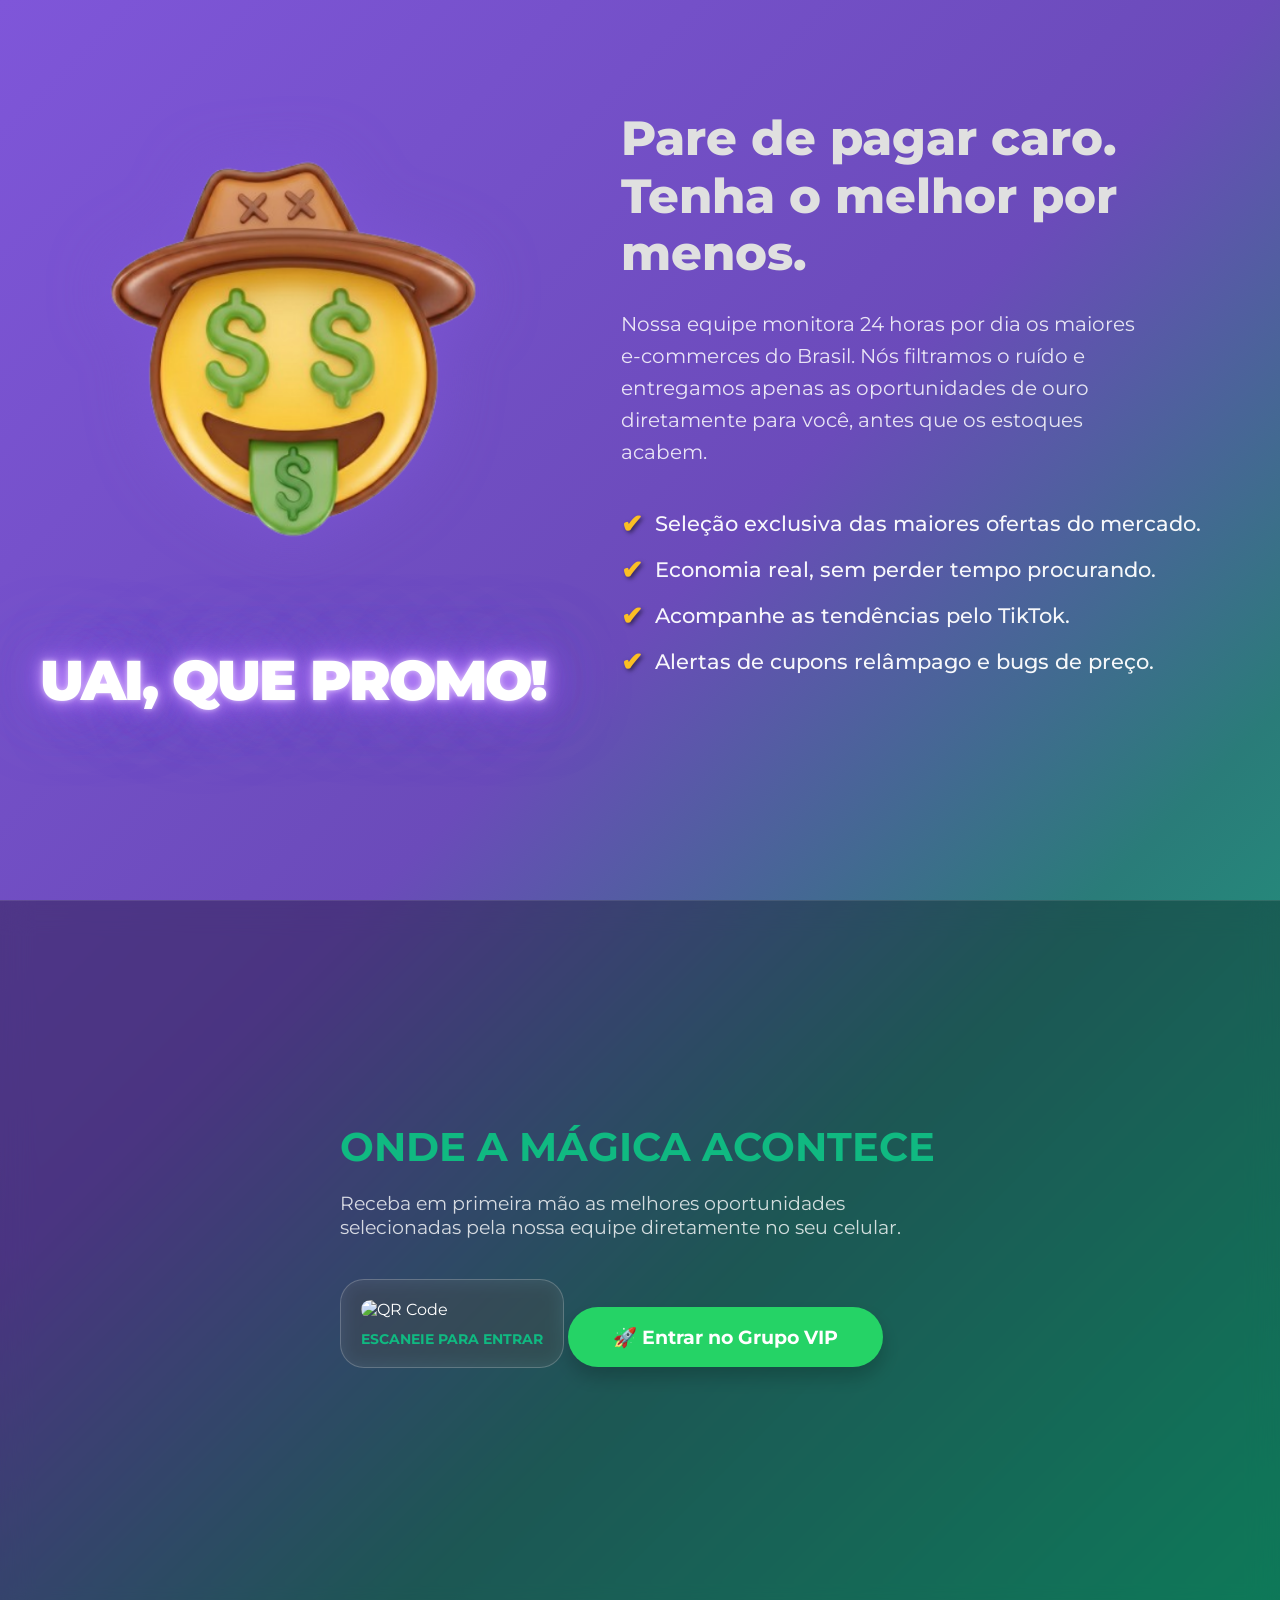
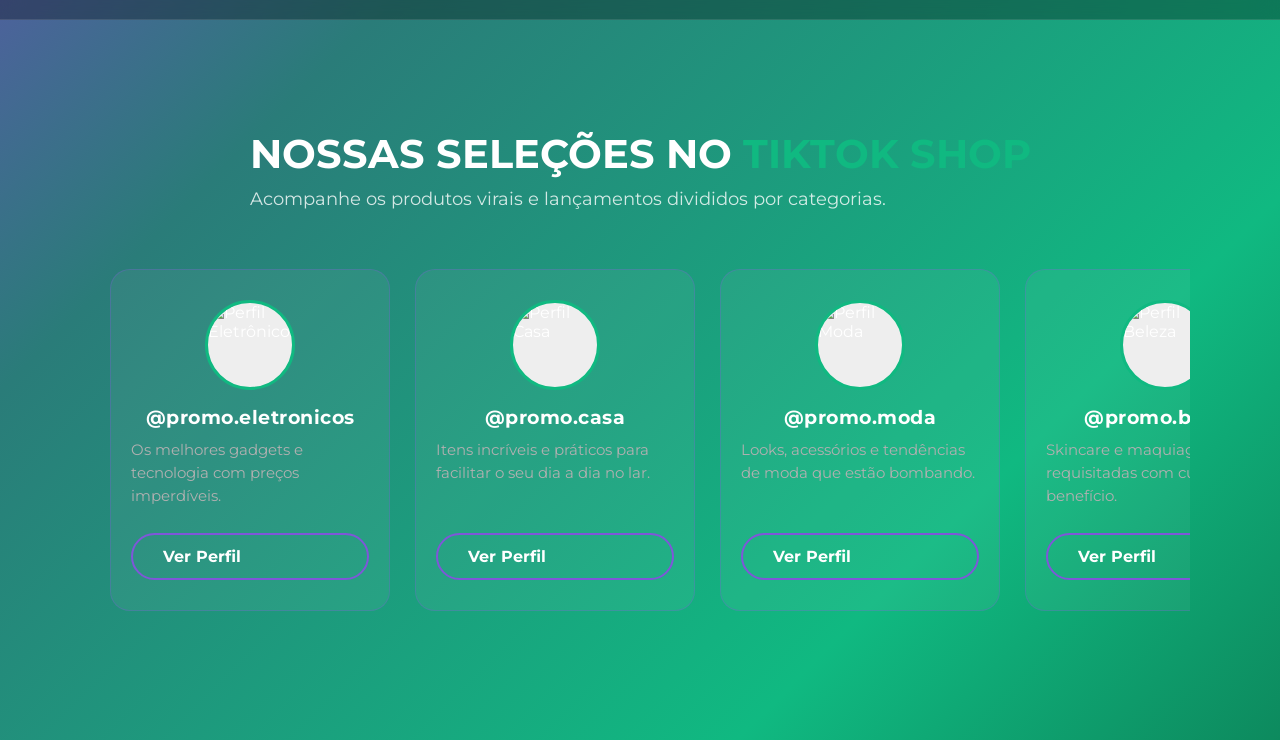
==== index.html @ 80f85823 "save" ====
<!DOCTYPE html>
<html lang="pt-br">

<head>
    <meta charset="UTF-8">
    <meta name="viewport" content="width=device-width, initial-scale=1.0">
    <title>Uai, que promo! | Oficial</title>
    <link rel="stylesheet" href="style.css">
    <link href="https://fonts.googleapis.com/css2?family=Montserrat:wght@400;700;900&display=swap" rel="stylesheet">
</head>

<body>

    <section class="section-presentation">
        <div class="presentation-container">

            <div class="logo-side">
                <img src="logo_sem_fundo.png" alt="Uai que promo logo" class="main-logo-hero">

                <h1 class="glow-title">Uai, que promo!</h1>
            </div>

            <div class="content-side">
                <h2 class="headline">Pare de pagar caro. <br> Tenha o melhor por menos.</h2>

                <p class="hero-subtext">
                    Nossa equipe monitora 24 horas por dia os maiores e-commerces do Brasil. Nós filtramos o ruído e
                    entregamos apenas as oportunidades de ouro diretamente para você, antes que os estoques acabem.
                </p>

                <div class="features-list">
                    <p><span>✔</span> Seleção exclusiva das maiores ofertas do mercado.</p>
                    <p><span>✔</span> Economia real, sem perder tempo procurando.</p>
                    <p><span>✔</span> Acompanhe as tendências pelo TikTok.</p>
                    <p><span>✔</span> Alertas de cupons relâmpago e bugs de preço.</p>
                </div>
            </div>

        </div>
    </section>


    <section class="section-group">
        <div class="group-content">
            <h2>Onde a mágica acontece</h2>
            <p>Receba em primeira mão as melhores oportunidades selecionadas pela nossa equipe diretamente no seu
                celular.</p>

            <div class="qr-container">
                <img src="qrcode-exemplo.png" alt="QR Code">
                <span>Escaneie para entrar</span>
            </div>

            <a href="#" class="btn-whatsapp">
                <span class="icon">🚀</span> Entrar no Grupo VIP
            </a>
        </div>
    </section>


    <section class="section-tiktok">
        <div class="tiktok-header">
            <h2>Nossas Seleções no <span>TikTok Shop</span></h2>
            <p>Acompanhe os produtos virais e lançamentos divididos por categorias.</p>
        </div>

        <div class="carousel-container">

            <div class="tiktok-card">
                <img src="foto-perfil-1.png" alt="Perfil Eletrônicos" class="tiktok-avatar">
                <h3>@promo.eletronicos</h3>
                <p>Os melhores gadgets e tecnologia com preços imperdíveis.</p>
                <a href="#" class="btn-tiktok">Ver Perfil</a>
            </div>

            <div class="tiktok-card">
                <img src="foto-perfil-2.png" alt="Perfil Casa" class="tiktok-avatar">
                <h3>@promo.casa</h3>
                <p>Itens incríveis e práticos para facilitar o seu dia a dia no lar.</p>
                <a href="#" class="btn-tiktok">Ver Perfil</a>
            </div>

            <div class="tiktok-card">
                <img src="foto-perfil-3.png" alt="Perfil Moda" class="tiktok-avatar">
                <h3>@promo.moda</h3>
                <p>Looks, acessórios e tendências de moda que estão bombando.</p>
                <a href="#" class="btn-tiktok">Ver Perfil</a>
            </div>

            <div class="tiktok-card">
                <img src="foto-perfil-4.png" alt="Perfil Beleza" class="tiktok-avatar">
                <h3>@promo.beleza</h3>
                <p>Skincare e maquiagens muito requisitadas com custo benefício.</p>
                <a href="#" class="btn-tiktok">Ver Perfil</a>
            </div>

        </div>
    </section>

</body>

</html>
---- style.css ----
* {
    margin: 0;
    padding: 0;
    box-sizing: border-box;
    font-family: 'Montserrat', sans-serif;
}

body {
    background: linear-gradient(
        135deg, 
        #7F56D9 0%,   
        #6B4BBA 35%,  
        #2A7C79 55%,  
        #10B981 85%,  
        #0D8A5E 100%  
    );
    animation: animateBackground 25s ease-in-out infinite;
    color: #ffffff;
    min-height: 100vh;
    overflow-x: hidden;
}

@keyframes animateBackground {
    0% { background-position: 0% 50%; }
    50% { background-position: 100% 50%; }
    100% { background-position: 0% 50%; }
}

section {
    padding: 100px 20px; 
    min-height: 80vh;
    display: flex;
    flex-direction: column;
    justify-content: center;
    align-items: center;
}

/* Remove a centralização forçada da seção de apresentação */
section.section-presentation {
    display: block; 
    padding: 0;
    min-height: 100vh;
}

h1 {
    font-size: 3rem;
    font-weight: 900;
    text-transform: uppercase;
    text-shadow: 2px 2px 4px rgba(0,0,0,0.3);
}

.main-logo {
    width: 200px;
    height: auto;
    border-radius: 50%;
    box-shadow: 0 0 30px rgba(127, 86, 217, 0.4);
    margin-bottom: 15px;
}

.brand-section {
    margin-bottom: 30px;
}

/* --- CONTAINER DE APRESENTAÇÃO --- */
.presentation-container {
    display: flex;
    align-items: flex-start; /* CRAVA O ALINHAMENTO NO TOPO */
    justify-content: flex-start; 
    gap: 5%; 
    width: 100%;
    max-width: 100%; 
    padding: 80px 5% 80px 2%; 
    margin: 0;
}

.logo-side {
    flex: 0 0 45%; 
    display: flex;
    flex-direction: column;
    align-items: center; 
}

.main-logo-hero {
    width: 550px; 
    max-width: 100%;
    height: auto;
    margin-bottom: 30px;
    filter: drop-shadow(0 0 30px rgba(127, 86, 217, 0.6));
    animation: logo-glow 3s infinite alternate;
}

@keyframes logo-glow {
    from { filter: drop-shadow(0 0 15px rgba(127, 86, 217, 0.4)); }
    to { filter: drop-shadow(0 0 40px rgba(127, 86, 217, 0.8)); }
}

.glow-title {
    font-size: 3.5rem;
    font-weight: 900;
    color: #ffffff;
    text-transform: uppercase;
    text-align: center;
    text-shadow:
        0 0 5px rgba(255, 255, 255, 0.5),
        0 0 15px #D0A2FF,
        0 0 30px #A05CFF,
        0 0 50px #7F56D9,
        0 0 80px #7F56D9;
    letter-spacing: -2px;
    white-space: nowrap;
}

.content-side {
    flex: 0 0 50%; 
    display: flex;
    flex-direction: column;
    align-items: flex-start; 
    text-align: left;
    padding-top: 0; 
    margin-top: 30px; 
}

.headline {
    font-size: 3rem;
    font-weight: 800;
    line-height: 1.2;
    margin-bottom: 25px; 
    color: #e0e0e0;
}

.hero-subtext {
    font-size: 1.25rem;
    line-height: 1.6;
    color: rgba(255, 255, 255, 0.85);
    margin-bottom: 40px; 
    max-width: 90%; 
}

.features-list {
    display: flex;
    flex-direction: column;
    gap: 15px; 
}

.features-list p {
    font-size: 1.3rem;
    display: flex;
    align-items: center;
    gap: 12px;
    color: rgba(255, 255, 255, 0.95);
    font-weight: 500;
    margin: 0;
}

.features-list p span {
    color: #FBBF24;
    font-weight: bold;
    font-size: 1.6rem;
    text-shadow: 2px 2px 4px rgba(0, 0, 0, 0.5);
}

@media (max-width: 1200px) {
    .main-logo-hero {
        width: 400px; 
    }
}

/* Ajuste Responsivo (Celular) */
@media (max-width: 1024px) {
    .presentation-container {
        flex-direction: column;
        align-items: center;
        padding: 40px 20px;
        gap: 50px;
    }
    
    .content-side {
        align-items: center;
        text-align: center;
        padding-top: 0;
    }

    .hero-subtext {
        max-width: 100%;
    }

    .features-list {
        align-items: flex-start; 
        text-align: left;
    }

    .glow-title {
        font-size: 2.8rem;
        white-space: normal;
    }
    
    .headline {
        font-size: 2.2rem;
    }
}

/* --- ESTILO DA PARTE 2 (O GRUPO) --- */
.section-group {
    /* Cor de fundo levemente mais escura e com o efeito de desfoque */
    background: rgba(0, 0, 0, 0.3); 
    backdrop-filter: blur(15px); 
    -webkit-backdrop-filter: blur(15px);
    border-top: 1px solid rgba(255, 255, 255, 0.1);
    border-bottom: 1px solid rgba(255, 255, 255, 0.1);
    width: 100%;
}

.group-content h2 {
    font-size: 2.5rem;
    margin-bottom: 20px;
    color: #10B981; /* Destaque no verde */
    text-transform: uppercase;
}

.group-content p {
    max-width: 600px;
    margin: 0 auto 40px auto;
    font-size: 1.2rem;
    color: rgba(255, 255, 255, 0.8);
}

/* Reutilizando seus estilos de QR e Botão com pequenos ajustes */
.qr-container {
    background: rgba(255, 255, 255, 0.1);
    padding: 20px;
    border-radius: 24px;
    border: 1px solid rgba(255, 255, 255, 0.2);
    display: inline-block;
    margin-bottom: 30px;
}

.btn-whatsapp {
    display: inline-block;
    background-color: #25D366;
    color: white;
    padding: 20px 50px;
    border-radius: 50px;
    text-decoration: none;
    font-weight: bold;
    font-size: 1.3rem;
    transition: all 0.3s ease;
    box-shadow: 0 10px 30px rgba(37, 211, 102, 0.2);
}



/* Descrição mais elegante e limpa */
.description {
    font-size: 1.3rem;
    line-height: 1.7;
    color: rgba(255, 255, 255, 0.9);
    max-width: 800px;
    margin: 0 auto 50px auto;
    font-weight: 400;
}

/* Destaque sutil para o TikTok Shop */
.description strong {
    color: #10B981;
    font-weight: 700;
    text-transform: uppercase;
    letter-spacing: 1px;
}

.intro-section {
    max-width: 850px; /* Aumentei um pouco para o texto fluir melhor */
    margin: 0 auto 50px auto;
}

.intro-section p {
    font-size: 1.35rem; /* Texto levemente maior para facilitar a leitura */
    line-height: 1.6;
    color: rgba(255, 255, 255, 0.85);
}

/* Destaque para o TikTok Shop e Promoções */
.intro-section strong {
    color: #10B981; /* O verde da sua logo */
    border-bottom: 2px solid #7F56D9; /* Um detalhe roxo embaixo para dar estilo */
}
.action-section {
    display: flex;
    flex-direction: column;
    align-items: center;
    gap: 25px;
}

.qr-container {
    background: rgba(255, 255, 255, 0.1);
    backdrop-filter: blur(10px); /* Efeito de vidro esfumaçado */
    padding: 20px;
    border-radius: 24px;
    border: 1px solid rgba(255, 255, 255, 0.2);
}

.qr-container img {
    width: 150px;
    border-radius: 12px;
}

.qr-container span {
    display: block;
    font-size: 0.85rem;
    margin-top: 12px;
    color: #10B981;
    font-weight: bold;
    text-transform: uppercase;
}

.btn-whatsapp {
    background-color: #25D366;
    color: white;
    padding: 18px 45px;
    border-radius: 50px;
    text-decoration: none;
    font-weight: bold;
    font-size: 1.2rem;
    transition: all 0.3s ease;
    box-shadow: 0 10px 20px rgba(0, 0, 0, 0.2);
}

.btn-whatsapp:hover {
    transform: translateY(-3px);
    box-shadow: 0 15px 25px rgba(37, 211, 102, 0.4);
    filter: brightness(1.1);
}










/* --- ESTILO DA PARTE 3 (TIKTOK CARROSSEL) --- */
.section-tiktok {
    width: 100%;
    /* O fundo volta a ser transparente, herdando o gradiente principal do body */
    background: transparent;
}

.tiktok-header {
    margin-bottom: 40px;
}

.tiktok-header h2 {
    font-size: 2.5rem;
    color: #ffffff;
    text-transform: uppercase;
}

.tiktok-header h2 span {
    color: #10B981; /* Destaque no verde da marca */
}

.tiktok-header p {
    color: rgba(255, 255, 255, 0.8);
    font-size: 1.1rem;
    margin-top: 10px;
}

/* Container que faz a rolagem lateral (Carrossel) */
.carousel-container {
    display: flex;
    gap: 25px;
    overflow-x: auto;
    padding: 20px;
    max-width: 1100px;
    margin: 0 auto;
    /* Faz os cards travarem no centro ao rolar no celular */
    scroll-snap-type: x mandatory; 
    
    /* Esconde a barra de rolagem visualmente, mas mantém o scroll funcionando */
    -ms-overflow-style: none;
    scrollbar-width: none;
}

.carousel-container::-webkit-scrollbar {
    display: none;
}

/* O visual de cada caixa do TikTok */
.tiktok-card {
    flex: 0 0 280px; /* Largura fixa de cada card para forçar o carrossel */
    background: rgba(255, 255, 255, 0.05);
    border: 1px solid rgba(127, 86, 217, 0.3); /* Borda roxa sutil */
    border-radius: 20px;
    padding: 30px 20px;
    display: flex;
    flex-direction: column;
    align-items: center;
    scroll-snap-align: center; /* Ponto de parada no scroll */
    transition: transform 0.3s ease, border-color 0.3s ease;
}

.tiktok-card:hover {
    transform: translateY(-10px); /* Dá um pulinho ao passar o mouse */
    border-color: #7F56D9; /* Acende a borda */
    background: rgba(255, 255, 255, 0.08);
}

.tiktok-avatar {
    width: 90px;
    height: 90px;
    border-radius: 50%;
    border: 3px solid #10B981; /* Círculo verde em volta da foto */
    margin-bottom: 15px;
    object-fit: cover;
    background-color: #eee; /* Fundo temporário enquanto não tem imagem */
}

.tiktok-card h3 {
    color: #ffffff;
    font-size: 1.2rem;
    margin-bottom: 10px;
    letter-spacing: 0.5px;
}

.tiktok-card p {
    color: #b0b0b0;
    font-size: 0.95rem;
    margin-bottom: 25px;
    line-height: 1.5;
    flex-grow: 1; /* Empurra o botão para baixo para alinhas as caixas */
}

/* Botão específico das contas do TikTok */
.btn-tiktok {
    background-color: transparent;
    color: #ffffff;
    border: 2px solid #7F56D9; /* Roxo da marca */
    padding: 12px 30px;
    border-radius: 50px;
    text-decoration: none;
    font-weight: bold;
    transition: all 0.3s ease;
    width: 100%;
}

.btn-tiktok:hover {
    background-color: #7F56D9;
    box-shadow: 0 5px 15px rgba(127, 86, 217, 0.4);
}
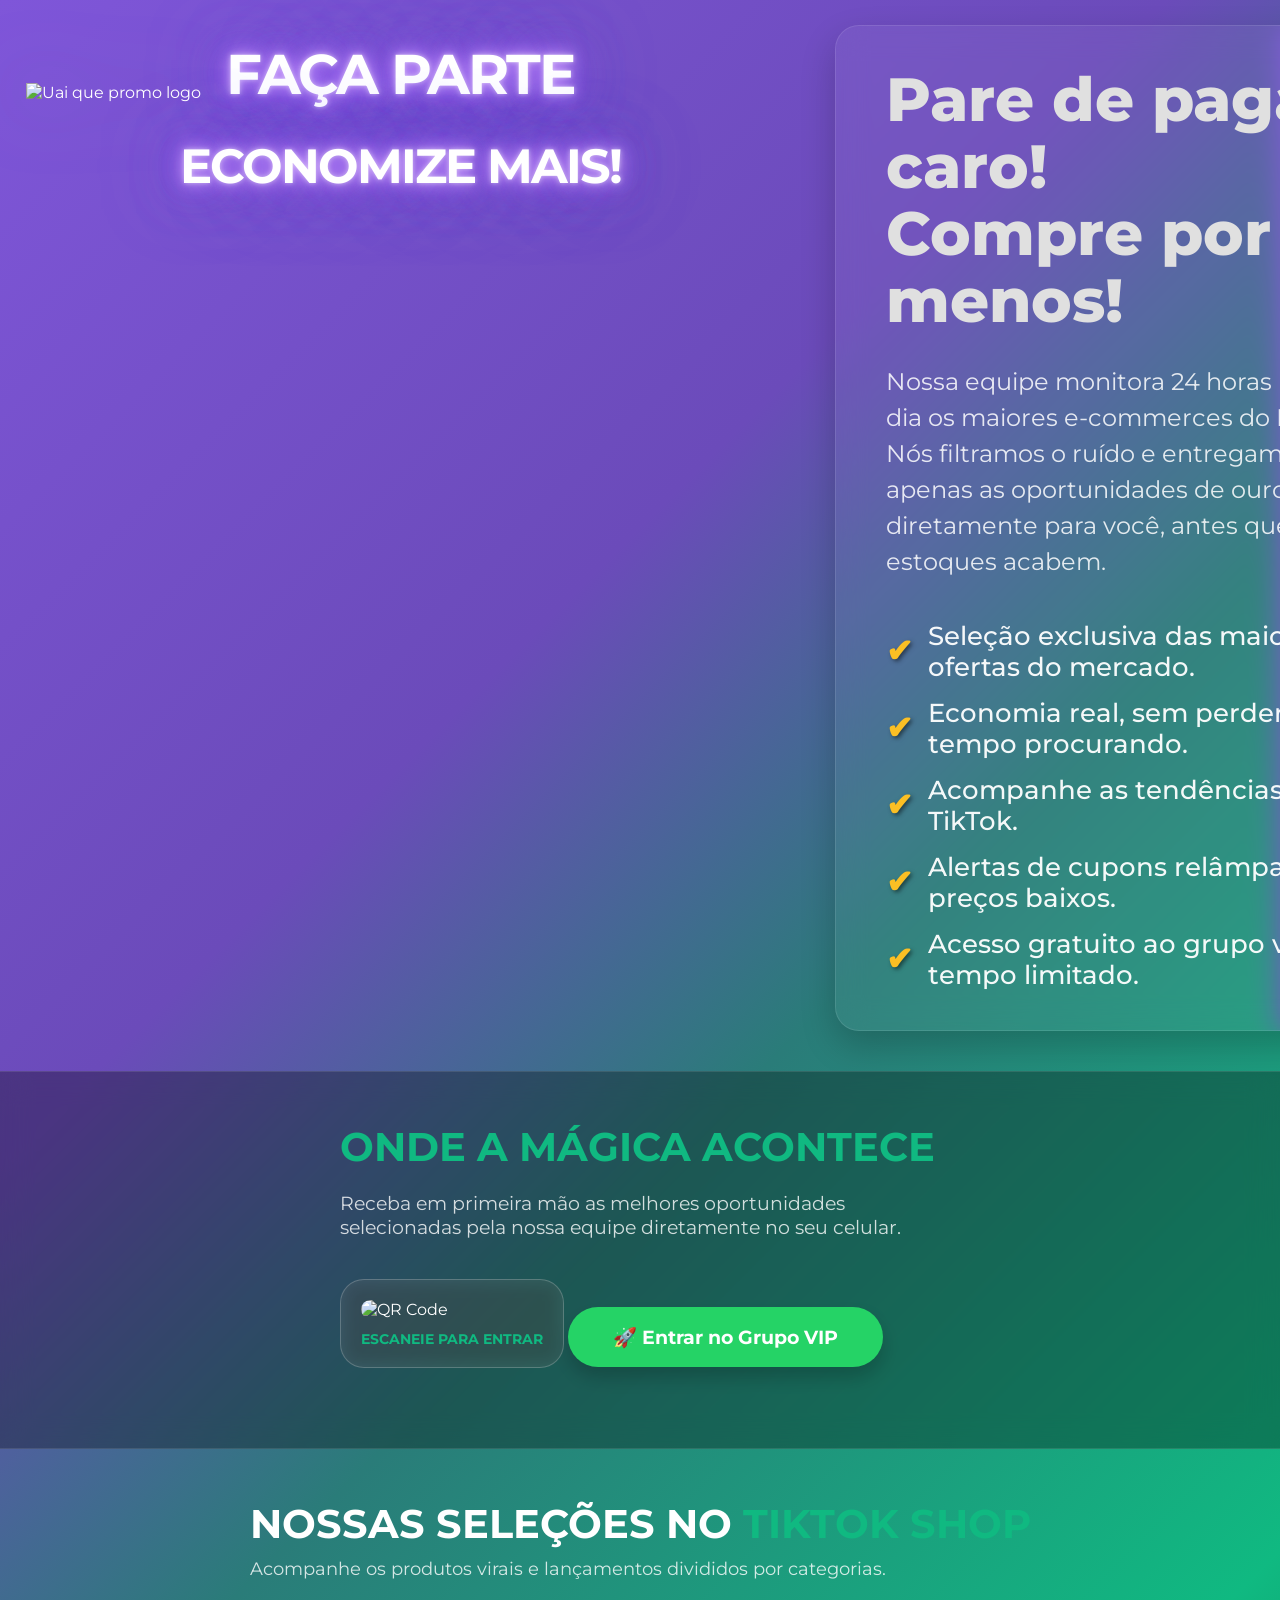
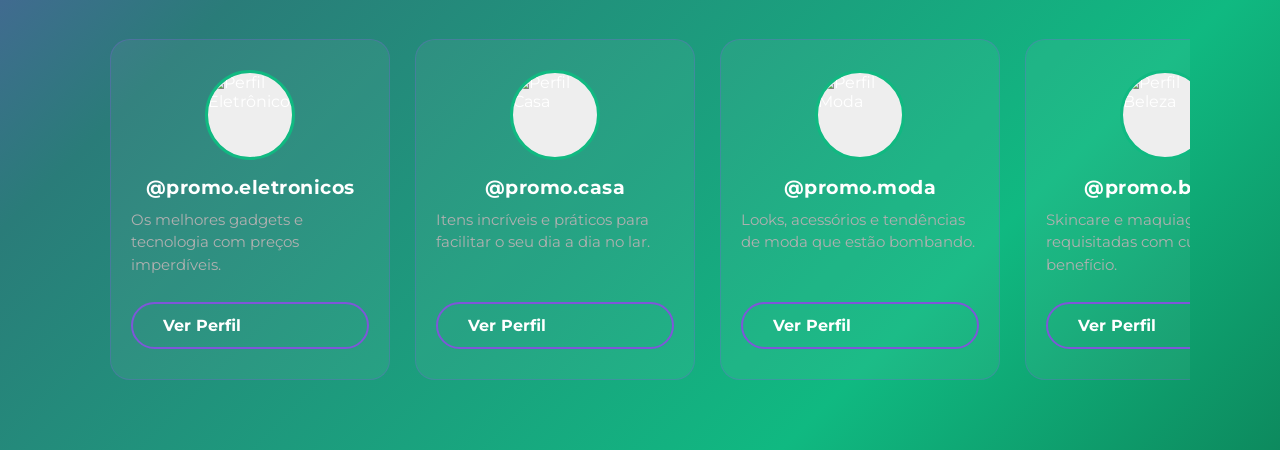
==== commit c2ff8628: "Ajustes e finalização da primeira parte do layout" ====
--- a/index.html
+++ b/index.html
@@ -4,24 +4,29 @@
 <head>
     <meta charset="UTF-8">
     <meta name="viewport" content="width=device-width, initial-scale=1.0">
-    <title>Uai, que promo! | Oficial</title>
+    <title>Uai, que promo!</title>
     <link rel="stylesheet" href="style.css">
     <link href="https://fonts.googleapis.com/css2?family=Montserrat:wght@400;700;900&display=swap" rel="stylesheet">
 </head>
 
 <body>
 
+
     <section class="section-presentation">
         <div class="presentation-container">
 
             <div class="logo-side">
-                <img src="logo_sem_fundo.png" alt="Uai que promo logo" class="main-logo-hero">
+                <h1 class="glow-title">FAÇA PARTE </h1>
 
-                <h1 class="glow-title">Uai, que promo!</h1>
+                <img src="./img/img_principal.png" alt="Uai que promo logo" class="main-logo-hero">
+
+                <h1 class="glow-title-sub">ECONOMIZE MAIS!</h1>
+
+
             </div>
 
             <div class="content-side">
-                <h2 class="headline">Pare de pagar caro. <br> Tenha o melhor por menos.</h2>
+                <h2 class="headline">Pare de pagar caro! <br> Compre por menos! </h2>
 
                 <p class="hero-subtext">
                     Nossa equipe monitora 24 horas por dia os maiores e-commerces do Brasil. Nós filtramos o ruído e
@@ -32,9 +37,24 @@
                     <p><span>✔</span> Seleção exclusiva das maiores ofertas do mercado.</p>
                     <p><span>✔</span> Economia real, sem perder tempo procurando.</p>
                     <p><span>✔</span> Acompanhe as tendências pelo TikTok.</p>
-                    <p><span>✔</span> Alertas de cupons relâmpago e bugs de preço.</p>
+                    <p><span>✔</span> Alertas de cupons relâmpago e preços baixos.</p>
+                    <p><span>✔</span>Acesso gratuito ao grupo vip por tempo limitado.</p>
                 </div>
             </div>
+
+            <!-- <section class="section-presentation">
+                <div class="presentation-container">
+
+                    <div class="logo-side">
+                    </div>
+
+                    <div class="content-side">
+                    </div>
+
+                    <img src="logo.png" alt="Logo Uai Que Promo" class="top-right-logo">
+
+                </div>
+            </section> -->
 
         </div>
     </section>
@@ -51,7 +71,7 @@
                 <span>Escaneie para entrar</span>
             </div>
 
-            <a href="#" class="btn-whatsapp">
+            <a href="https://chat.whatsapp.com/HLW0BAzYPTr9mti3w6oRB9" class="btn-whatsapp">
                 <span class="icon">🚀</span> Entrar no Grupo VIP
             </a>
         </div>
--- a/style.css
+++ b/style.css
@@ -27,19 +27,20 @@
 }
 
 section {
-    padding: 100px 20px; 
-    min-height: 80vh;
+    padding: 50px 20px; 
+    min-height: auto; /* Removemos a altura forçada para não gerar buracos */
     display: flex;
     flex-direction: column;
     justify-content: center;
     align-items: center;
 }
 
-/* Remove a centralização forçada da seção de apresentação */
+/* Removemos o 100vh para a apresentação abraçar o conteúdo */
 section.section-presentation {
     display: block; 
     padding: 0;
-    min-height: 100vh;
+    min-height: auto; 
+    padding-bottom: 20px; /* Quase sem margem embaixo para grudar com o Grupo */
 }
 
 h1 {
@@ -64,13 +65,25 @@
 /* --- CONTAINER DE APRESENTAÇÃO --- */
 .presentation-container {
     display: flex;
-    align-items: flex-start; /* CRAVA O ALINHAMENTO NO TOPO */
+    align-items: flex-start;
     justify-content: flex-start; 
     gap: 5%; 
     width: 100%;
     max-width: 100%; 
-    padding: 80px 5% 80px 2%; 
+    /* O primeiro valor é o topo. Reduzimos de 60px para 15px */
+    padding: 15px 5% 20px 2%; 
     margin: 0;
+
+    position: relative;
+}
+
+.top-right-logo {
+    position: absolute;
+    top: 40px;   /* Distância do topo - Ajuste se quiser mais para cima ou para baixo */
+    right: 40px; /* Distância da direita - Ajuste se quiser mais para o lado */
+    width: 120px; /* Tamanho da logo - Ajuste conforme a necessidade do seu quadrado vermelho */
+    height: auto;
+    z-index: 10; /* Garante que ela fique por cima de tudo */
 }
 
 .logo-side {
@@ -81,11 +94,11 @@
 }
 
 .main-logo-hero {
-    width: 550px; 
+    width: 750px; /* AUMENTADO de 550px para 650px */
     max-width: 100%;
     height: auto;
-    margin-bottom: 30px;
-    filter: drop-shadow(0 0 30px rgba(127, 86, 217, 0.6));
+    margin-bottom: 10px; /* Menos margem embaixo para o título subir um pouco */
+    filter: drop-shadow(0 0 35px rgba(127, 86, 217, 0.6));
     animation: logo-glow 3s infinite alternate;
 }
 
@@ -95,8 +108,11 @@
 }
 
 .glow-title {
-    font-size: 3.5rem;
-    font-weight: 900;
+    /* padding-bottom: -50px; */
+    margin-top: 25px;
+    margin-bottom: -25px; 
+    font-size: 3.5rem; /* AUMENTADO de 3.5rem para 4.5rem */
+    font-weight: 700;
     color: #ffffff;
     text-transform: uppercase;
     text-align: center;
@@ -110,30 +126,65 @@
     white-space: nowrap;
 }
 
+.glow-title-sub{
+    margin-bottom: 0px;
+    margin-top: 25px;
+    font-size: 3.0rem; /* AUMENTADO de 3.5rem para 4.5rem */
+    font-weight: 700;
+    color: #ffffff;
+    text-transform: uppercase;
+    text-align: center;
+    text-shadow:
+        0 0 5px rgba(255, 255, 255, 0.5),
+        0 0 15px #D0A2FF,
+        0 0 30px #A05CFF,
+        0 0 50px #7F56D9,
+        0 0 80px #7F56D9;
+    letter-spacing: -2px;
+    white-space: nowrap; 
+}
+
+
 .content-side {
     flex: 0 0 50%; 
     display: flex;
     flex-direction: column;
     align-items: flex-start; 
     text-align: left;
-    padding-top: 0; 
-    margin-top: 30px; 
+    
+    /* --- EFEITO GLASSMORPHISM (Cartão de Vidro) --- */
+    background: rgba(255, 255, 255, 0.05); /* Fundo branco bem transparente */
+    backdrop-filter: blur(15px); /* O efeito embaçado */
+    -webkit-backdrop-filter: blur(15px); /* Suporte para navegadores Safari */
+    
+    /* Acabamentos do cartão */
+    border: 1px solid rgba(255, 255, 255, 0.1); /* Linha de brilho sutil nas bordas */
+    border-radius: 24px; /* Cantos arredondados */
+    box-shadow: 0 15px 35px rgba(0, 0, 0, 0.2); /* Sombra suave para descolar do fundo */
+    
+    /* Espaçamento interno (MUITO IMPORTANTE para não grudar o texto) */
+    padding: 40px 50px; 
+    margin-top: 10px; 
 }
 
 .headline {
-    font-size: 3rem;
+    font-size: 3.8rem; /* AUMENTADO de 3rem para 3.8rem */
     font-weight: 800;
-    line-height: 1.2;
-    margin-bottom: 25px; 
+    line-height: 1.1;
+    margin-bottom: 30px; 
     color: #e0e0e0;
 }
 
+.headline{
+
+}
+
 .hero-subtext {
-    font-size: 1.25rem;
-    line-height: 1.6;
+    font-size: 1.5rem; /* AUMENTADO de 1.25rem para 1.5rem */
+    line-height: 1.5;
     color: rgba(255, 255, 255, 0.85);
     margin-bottom: 40px; 
-    max-width: 90%; 
+    max-width: 95%; /* Espaço extra para o texto maior não quebrar feio */
 }
 
 .features-list {
@@ -143,19 +194,19 @@
 }
 
 .features-list p {
-    font-size: 1.3rem;
+    font-size: 1.6rem; /* AUMENTADO de 1.3rem para 1.6rem */
     display: flex;
     align-items: center;
-    gap: 12px;
+    gap: 15px; /* Aumentei o gap para afastar o check do texto maior */
     color: rgba(255, 255, 255, 0.95);
     font-weight: 500;
     margin: 0;
 }
 
 .features-list p span {
+    font-size: 2rem; /* Checkmark AUMENTADO de 1.6rem para 2rem */
     color: #FBBF24;
     font-weight: bold;
-    font-size: 1.6rem;
     text-shadow: 2px 2px 4px rgba(0, 0, 0, 0.5);
 }
 
@@ -165,7 +216,7 @@
     }
 }
 
-/* Ajuste Responsivo (Celular) */
+
 @media (max-width: 1024px) {
     .presentation-container {
         flex-direction: column;
@@ -175,9 +226,8 @@
     }
     
     .content-side {
-        align-items: center;
-        text-align: center;
-        padding-top: 0;
+        padding: 30px 20px; /* Reduz o espaçamento interno em telas pequenas */
+        width: 100%;
     }
 
     .hero-subtext {
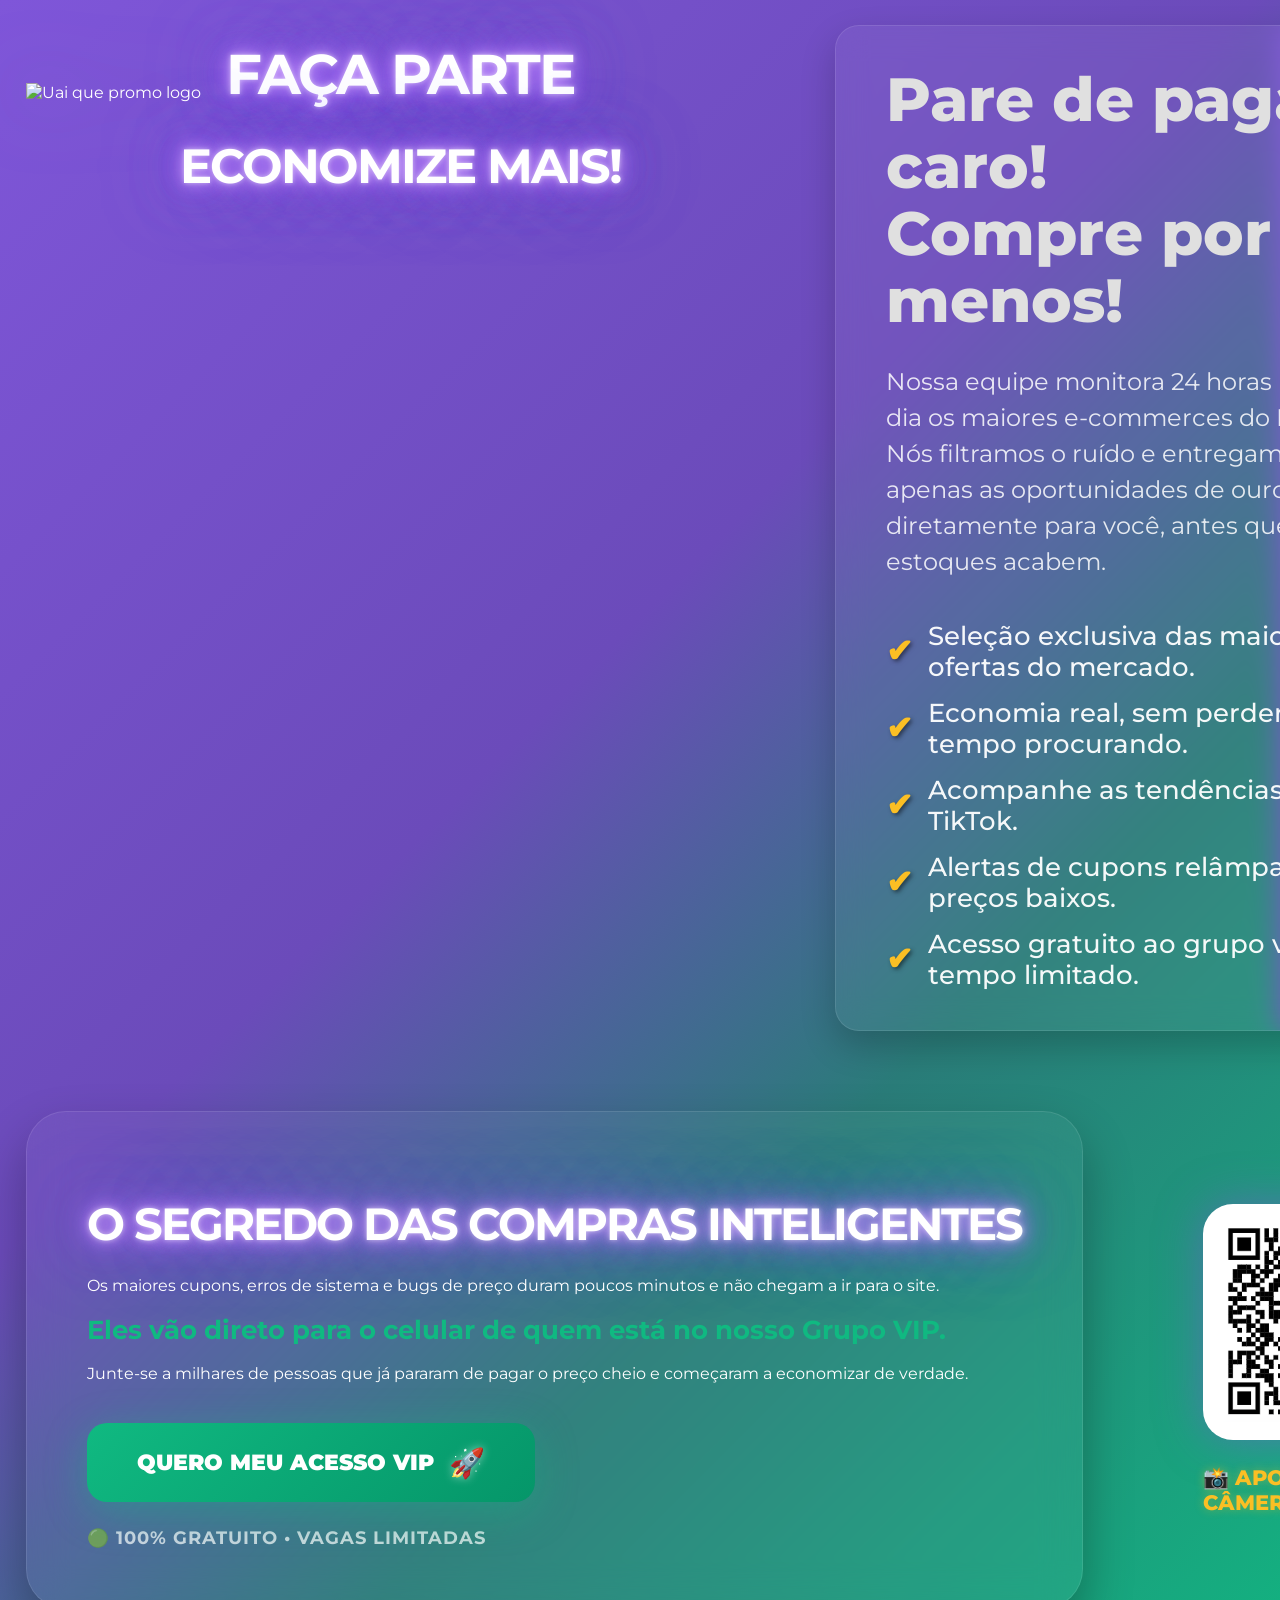
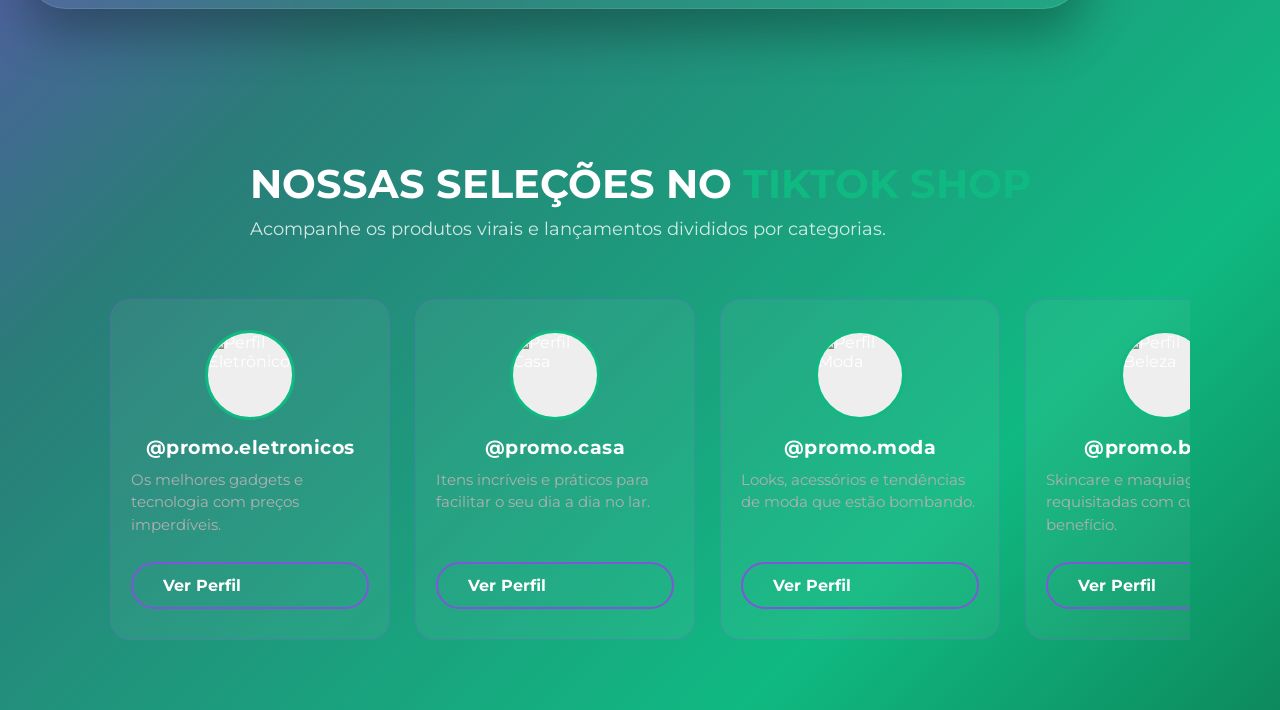
==== commit 511af239: "Qr incluido" ====
--- a/index.html
+++ b/index.html
@@ -42,38 +42,44 @@
                 </div>
             </div>
 
-            <!-- <section class="section-presentation">
-                <div class="presentation-container">
-
-                    <div class="logo-side">
-                    </div>
-
-                    <div class="content-side">
-                    </div>
-
-                    <img src="logo.png" alt="Logo Uai Que Promo" class="top-right-logo">
-
-                </div>
-            </section> -->
-
         </div>
     </section>
 
 
     <section class="section-group">
-        <div class="group-content">
-            <h2>Onde a mágica acontece</h2>
-            <p>Receba em primeira mão as melhores oportunidades selecionadas pela nossa equipe diretamente no seu
-                celular.</p>
+        <div class="group-layout-wrapper">
 
-            <div class="qr-container">
-                <img src="qrcode-exemplo.png" alt="QR Code">
-                <span>Escaneie para entrar</span>
+            <div class="group-info-card">
+                <h2 class="glow-title-sub" style="font-size: 2.8rem; text-align: left; margin-bottom: 25px;">
+                    O SEGREDO DAS COMPRAS INTELIGENTES
+                </h2>
+
+                <p class="group-description" style="text-align: left; max-width: 100%; margin-bottom: 40px;">
+                    Os maiores cupons, erros de sistema e bugs de preço duram poucos minutos e não chegam a ir para o
+                    site.
+                    <br><br>
+                    <strong style="color: #10B981; font-size: 1.6rem;">Eles vão direto para o celular de quem está no
+                        nosso Grupo VIP.</strong>
+                    <br><br>
+                    Junte-se a milhares de pessoas que já pararam de pagar o preço cheio e começaram a economizar de
+                    verdade.
+                </p>
+
+                <a href="https://chat.whatsapp.com/HLW0BAzYPTr9mti3w6oRB9" class="btn-vip-modern">
+                    <span>QUERO MEU ACESSO VIP</span>
+                    <span class="btn-icon">🚀</span>
+                </a>
+
+                <p class="urgency-label">🟢 100% GRATUITO • VAGAS LIMITADAS</p>
             </div>
 
-            <a href="https://chat.whatsapp.com/HLW0BAzYPTr9mti3w6oRB9" class="btn-whatsapp">
-                <span class="icon">🚀</span> Entrar no Grupo VIP
-            </a>
+            <div class="qr-aside">
+                <div class="qr-floating-frame">
+                    <img src="./img/qrcode-exemplo.png" alt="Acesso VIP">
+                </div>
+                <span class="qr-instruction">📸 APONTE A CÂMERA</span>
+            </div>
+
         </div>
     </section>
 
--- a/style.css
+++ b/style.css
@@ -28,19 +28,18 @@
 
 section {
     padding: 50px 20px; 
-    min-height: auto; /* Removemos a altura forçada para não gerar buracos */
+    min-height: auto;
     display: flex;
     flex-direction: column;
     justify-content: center;
     align-items: center;
 }
 
-/* Removemos o 100vh para a apresentação abraçar o conteúdo */
 section.section-presentation {
     display: block; 
     padding: 0;
     min-height: auto; 
-    padding-bottom: 20px; /* Quase sem margem embaixo para grudar com o Grupo */
+    padding-bottom: 20px; 
 }
 
 h1 {
@@ -62,7 +61,6 @@
     margin-bottom: 30px;
 }
 
-/* --- CONTAINER DE APRESENTAÇÃO --- */
 .presentation-container {
     display: flex;
     align-items: flex-start;
@@ -70,7 +68,6 @@
     gap: 5%; 
     width: 100%;
     max-width: 100%; 
-    /* O primeiro valor é o topo. Reduzimos de 60px para 15px */
     padding: 15px 5% 20px 2%; 
     margin: 0;
 
@@ -79,11 +76,11 @@
 
 .top-right-logo {
     position: absolute;
-    top: 40px;   /* Distância do topo - Ajuste se quiser mais para cima ou para baixo */
-    right: 40px; /* Distância da direita - Ajuste se quiser mais para o lado */
-    width: 120px; /* Tamanho da logo - Ajuste conforme a necessidade do seu quadrado vermelho */
+    top: 40px;   
+    right: 40px; 
+    width: 120px;
     height: auto;
-    z-index: 10; /* Garante que ela fique por cima de tudo */
+    z-index: 10; 
 }
 
 .logo-side {
@@ -94,10 +91,10 @@
 }
 
 .main-logo-hero {
-    width: 750px; /* AUMENTADO de 550px para 650px */
+    width: 750px;
     max-width: 100%;
     height: auto;
-    margin-bottom: 10px; /* Menos margem embaixo para o título subir um pouco */
+    margin-bottom: 10px; 
     filter: drop-shadow(0 0 35px rgba(127, 86, 217, 0.6));
     animation: logo-glow 3s infinite alternate;
 }
@@ -108,10 +105,9 @@
 }
 
 .glow-title {
-    /* padding-bottom: -50px; */
     margin-top: 25px;
     margin-bottom: -25px; 
-    font-size: 3.5rem; /* AUMENTADO de 3.5rem para 4.5rem */
+    font-size: 3.5rem; 
     font-weight: 700;
     color: #ffffff;
     text-transform: uppercase;
@@ -129,7 +125,7 @@
 .glow-title-sub{
     margin-bottom: 0px;
     margin-top: 25px;
-    font-size: 3.0rem; /* AUMENTADO de 3.5rem para 4.5rem */
+    font-size: 3.0rem; 
     font-weight: 700;
     color: #ffffff;
     text-transform: uppercase;
@@ -144,47 +140,36 @@
     white-space: nowrap; 
 }
 
-
 .content-side {
     flex: 0 0 50%; 
     display: flex;
     flex-direction: column;
     align-items: flex-start; 
     text-align: left;
-    
-    /* --- EFEITO GLASSMORPHISM (Cartão de Vidro) --- */
-    background: rgba(255, 255, 255, 0.05); /* Fundo branco bem transparente */
-    backdrop-filter: blur(15px); /* O efeito embaçado */
-    -webkit-backdrop-filter: blur(15px); /* Suporte para navegadores Safari */
-    
-    /* Acabamentos do cartão */
-    border: 1px solid rgba(255, 255, 255, 0.1); /* Linha de brilho sutil nas bordas */
-    border-radius: 24px; /* Cantos arredondados */
-    box-shadow: 0 15px 35px rgba(0, 0, 0, 0.2); /* Sombra suave para descolar do fundo */
-    
-    /* Espaçamento interno (MUITO IMPORTANTE para não grudar o texto) */
+    background: rgba(255, 255, 255, 0.05); 
+    backdrop-filter: blur(15px); 
+    -webkit-backdrop-filter: blur(15px); 
+    border: 1px solid rgba(255, 255, 255, 0.1);
+    border-radius: 24px; 
+    box-shadow: 0 15px 35px rgba(0, 0, 0, 0.2);
     padding: 40px 50px; 
     margin-top: 10px; 
 }
 
 .headline {
-    font-size: 3.8rem; /* AUMENTADO de 3rem para 3.8rem */
+    font-size: 3.8rem; 
     font-weight: 800;
     line-height: 1.1;
     margin-bottom: 30px; 
     color: #e0e0e0;
 }
 
-.headline{
-
-}
-
 .hero-subtext {
-    font-size: 1.5rem; /* AUMENTADO de 1.25rem para 1.5rem */
+    font-size: 1.5rem; 
     line-height: 1.5;
     color: rgba(255, 255, 255, 0.85);
     margin-bottom: 40px; 
-    max-width: 95%; /* Espaço extra para o texto maior não quebrar feio */
+    max-width: 95%; 
 }
 
 .features-list {
@@ -194,17 +179,17 @@
 }
 
 .features-list p {
-    font-size: 1.6rem; /* AUMENTADO de 1.3rem para 1.6rem */
-    display: flex;
-    align-items: center;
-    gap: 15px; /* Aumentei o gap para afastar o check do texto maior */
+    font-size: 1.6rem; 
+    display: flex;
+    align-items: center;
+    gap: 15px; 
     color: rgba(255, 255, 255, 0.95);
     font-weight: 500;
     margin: 0;
 }
 
 .features-list p span {
-    font-size: 2rem; /* Checkmark AUMENTADO de 1.6rem para 2rem */
+    font-size: 2rem; 
     color: #FBBF24;
     font-weight: bold;
     text-shadow: 2px 2px 4px rgba(0, 0, 0, 0.5);
@@ -224,162 +209,151 @@
         padding: 40px 20px;
         gap: 50px;
     }
-    
     .content-side {
-        padding: 30px 20px; /* Reduz o espaçamento interno em telas pequenas */
+        padding: 30px 20px; 
         width: 100%;
     }
-
     .hero-subtext {
         max-width: 100%;
     }
-
     .features-list {
         align-items: flex-start; 
         text-align: left;
     }
-
     .glow-title {
         font-size: 2.8rem;
         white-space: normal;
     }
-    
     .headline {
         font-size: 2.2rem;
     }
 }
 
+
+
+
+
 /* --- ESTILO DA PARTE 2 (O GRUPO) --- */
 .section-group {
-    /* Cor de fundo levemente mais escura e com o efeito de desfoque */
-    background: rgba(0, 0, 0, 0.3); 
-    backdrop-filter: blur(15px); 
-    -webkit-backdrop-filter: blur(15px);
-    border-top: 1px solid rgba(255, 255, 255, 0.1);
-    border-bottom: 1px solid rgba(255, 255, 255, 0.1);
     width: 100%;
-}
-
-.group-content h2 {
-    font-size: 2.5rem;
-    margin-bottom: 20px;
-    color: #10B981; /* Destaque no verde */
-    text-transform: uppercase;
-}
-
-.group-content p {
-    max-width: 600px;
-    margin: 0 auto 40px auto;
-    font-size: 1.2rem;
-    color: rgba(255, 255, 255, 0.8);
-}
-
-/* Reutilizando seus estilos de QR e Botão com pequenos ajustes */
-.qr-container {
-    background: rgba(255, 255, 255, 0.1);
-    padding: 20px;
-    border-radius: 24px;
-    border: 1px solid rgba(255, 255, 255, 0.2);
-    display: inline-block;
-    margin-bottom: 30px;
-}
-
-.btn-whatsapp {
-    display: inline-block;
-    background-color: #25D366;
-    color: white;
-    padding: 20px 50px;
-    border-radius: 50px;
+    padding: 40px 2% 100px 2%; /* Encostado nas laterais e próximo do conteúdo superior */
+    display: flex;
+    justify-content: flex-start;
+}
+
+.group-layout-wrapper {
+    display: flex;
+    align-items: center;
+    justify-content: flex-start; /* Força o alinhamento para a esquerda */
+    gap: 120px; /* Espaço generoso entre o bloco e o QR Code */
+    width: 100%;
+}
+
+/* Bloco de Informações (Esquerda) */
+.group-info-card {
+    flex: 0 0 60%; /* Trava o bloco em 60% da largura da tela */
+    background: rgba(255, 255, 255, 0.04);
+    backdrop-filter: blur(20px);
+    -webkit-backdrop-filter: blur(20px);
+    border: 1px solid rgba(255, 255, 255, 0.1);
+    border-radius: 40px;
+    padding: 60px;
+    box-shadow: 0 25px 50px rgba(0, 0, 0, 0.3);
+    text-align: left;
+}
+
+/* --- BOTÃO VIP MODERNO --- */
+.btn-vip-modern {
+    position: relative;
+    display: inline-flex;
+    align-items: center;
+    gap: 15px;
+    padding: 22px 50px;
+    /* Gradiente que usa as cores da sua identidade */
+    background: linear-gradient(135deg, #10B981 0%, #059669 100%);
+    color: #ffffff;
     text-decoration: none;
-    font-weight: bold;
+    font-size: 1.4rem;
+    font-weight: 900;
+    border-radius: 20px;
+    text-transform: uppercase;
+    transition: all 0.4s cubic-bezier(0.175, 0.885, 0.32, 1.275);
+    box-shadow: 0 10px 40px rgba(16, 185, 129, 0.4);
+}
+
+.btn-vip-modern:hover {
+    transform: translateY(-8px) scale(1.02);
+    /* No hover, o botão ganha o brilho roxo da marca */
+    box-shadow: 0 20px 60px rgba(16, 185, 129, 0.6);
+    background: linear-gradient(135deg, #10B981 0%, #7F56D9 100%);
+}
+
+.btn-icon {
+    font-size: 1.8rem;
+    filter: drop-shadow(0 0 5px rgba(255,255,255,0.5));
+}
+
+.urgency-label {
+    margin-top: 25px;
+    font-size: 1.1rem;
+    font-weight: 700;
+    color: rgba(255, 255, 255, 0.7);
+    letter-spacing: 1px;
+}
+
+/* --- QR CODE (DIREITA E ISOLADO) --- */
+.qr-aside {
+    flex: 0 1 auto;
+    display: flex;
+    flex-direction: column;
+    align-items: center;
+    gap: 25px;
+}
+
+.qr-floating-frame {
+    background: #ffffff;
+    padding: 18px;
+    border-radius: 30px;
+    box-shadow: 0 0 45px rgba(127, 86, 217, 0.5); /* Brilho roxo pulsante */
+    transition: transform 0.5s ease;
+}
+
+.qr-floating-frame:hover {
+    transform: rotate(-3deg) scale(1.1);
+}
+
+.qr-floating-frame img {
+    width: 200px; /* QR Code maior para facilitar o scan */
+    height: 200px;
+    display: block;
+}
+
+.qr-instruction {
     font-size: 1.3rem;
-    transition: all 0.3s ease;
-    box-shadow: 0 10px 30px rgba(37, 211, 102, 0.2);
-}
-
-
-
-/* Descrição mais elegante e limpa */
-.description {
-    font-size: 1.3rem;
-    line-height: 1.7;
-    color: rgba(255, 255, 255, 0.9);
-    max-width: 800px;
-    margin: 0 auto 50px auto;
-    font-weight: 400;
-}
-
-/* Destaque sutil para o TikTok Shop */
-.description strong {
-    color: #10B981;
-    font-weight: 700;
-    text-transform: uppercase;
-    letter-spacing: 1px;
-}
-
-.intro-section {
-    max-width: 850px; /* Aumentei um pouco para o texto fluir melhor */
-    margin: 0 auto 50px auto;
-}
-
-.intro-section p {
-    font-size: 1.35rem; /* Texto levemente maior para facilitar a leitura */
-    line-height: 1.6;
-    color: rgba(255, 255, 255, 0.85);
-}
-
-/* Destaque para o TikTok Shop e Promoções */
-.intro-section strong {
-    color: #10B981; /* O verde da sua logo */
-    border-bottom: 2px solid #7F56D9; /* Um detalhe roxo embaixo para dar estilo */
-}
-.action-section {
-    display: flex;
-    flex-direction: column;
-    align-items: center;
-    gap: 25px;
-}
-
-.qr-container {
-    background: rgba(255, 255, 255, 0.1);
-    backdrop-filter: blur(10px); /* Efeito de vidro esfumaçado */
-    padding: 20px;
-    border-radius: 24px;
-    border: 1px solid rgba(255, 255, 255, 0.2);
-}
-
-.qr-container img {
-    width: 150px;
-    border-radius: 12px;
-}
-
-.qr-container span {
-    display: block;
-    font-size: 0.85rem;
-    margin-top: 12px;
-    color: #10B981;
-    font-weight: bold;
-    text-transform: uppercase;
-}
-
-.btn-whatsapp {
-    background-color: #25D366;
-    color: white;
-    padding: 18px 45px;
-    border-radius: 50px;
-    text-decoration: none;
-    font-weight: bold;
-    font-size: 1.2rem;
-    transition: all 0.3s ease;
-    box-shadow: 0 10px 20px rgba(0, 0, 0, 0.2);
-}
-
-.btn-whatsapp:hover {
-    transform: translateY(-3px);
-    box-shadow: 0 15px 25px rgba(37, 211, 102, 0.4);
-    filter: brightness(1.1);
-}
-
+    font-weight: 800;
+    color: #FBBF24; /* Amarelo para contraste */
+    text-transform: uppercase;
+    text-shadow: 0 0 10px rgba(251, 191, 36, 0.4);
+}
+
+/* Ajuste Responsivo */
+@media (max-width: 1250px) {
+    .group-layout-wrapper {
+        flex-direction: column;
+        align-items: center;
+        text-align: center;
+        gap: 60px;
+    }
+    .group-info-card {
+        flex: 1;
+        width: 100%;
+        text-align: center;
+    }
+    .group-info-card h2, 
+    .group-info-card p {
+        text-align: center;
+    }
+}
 
 
 
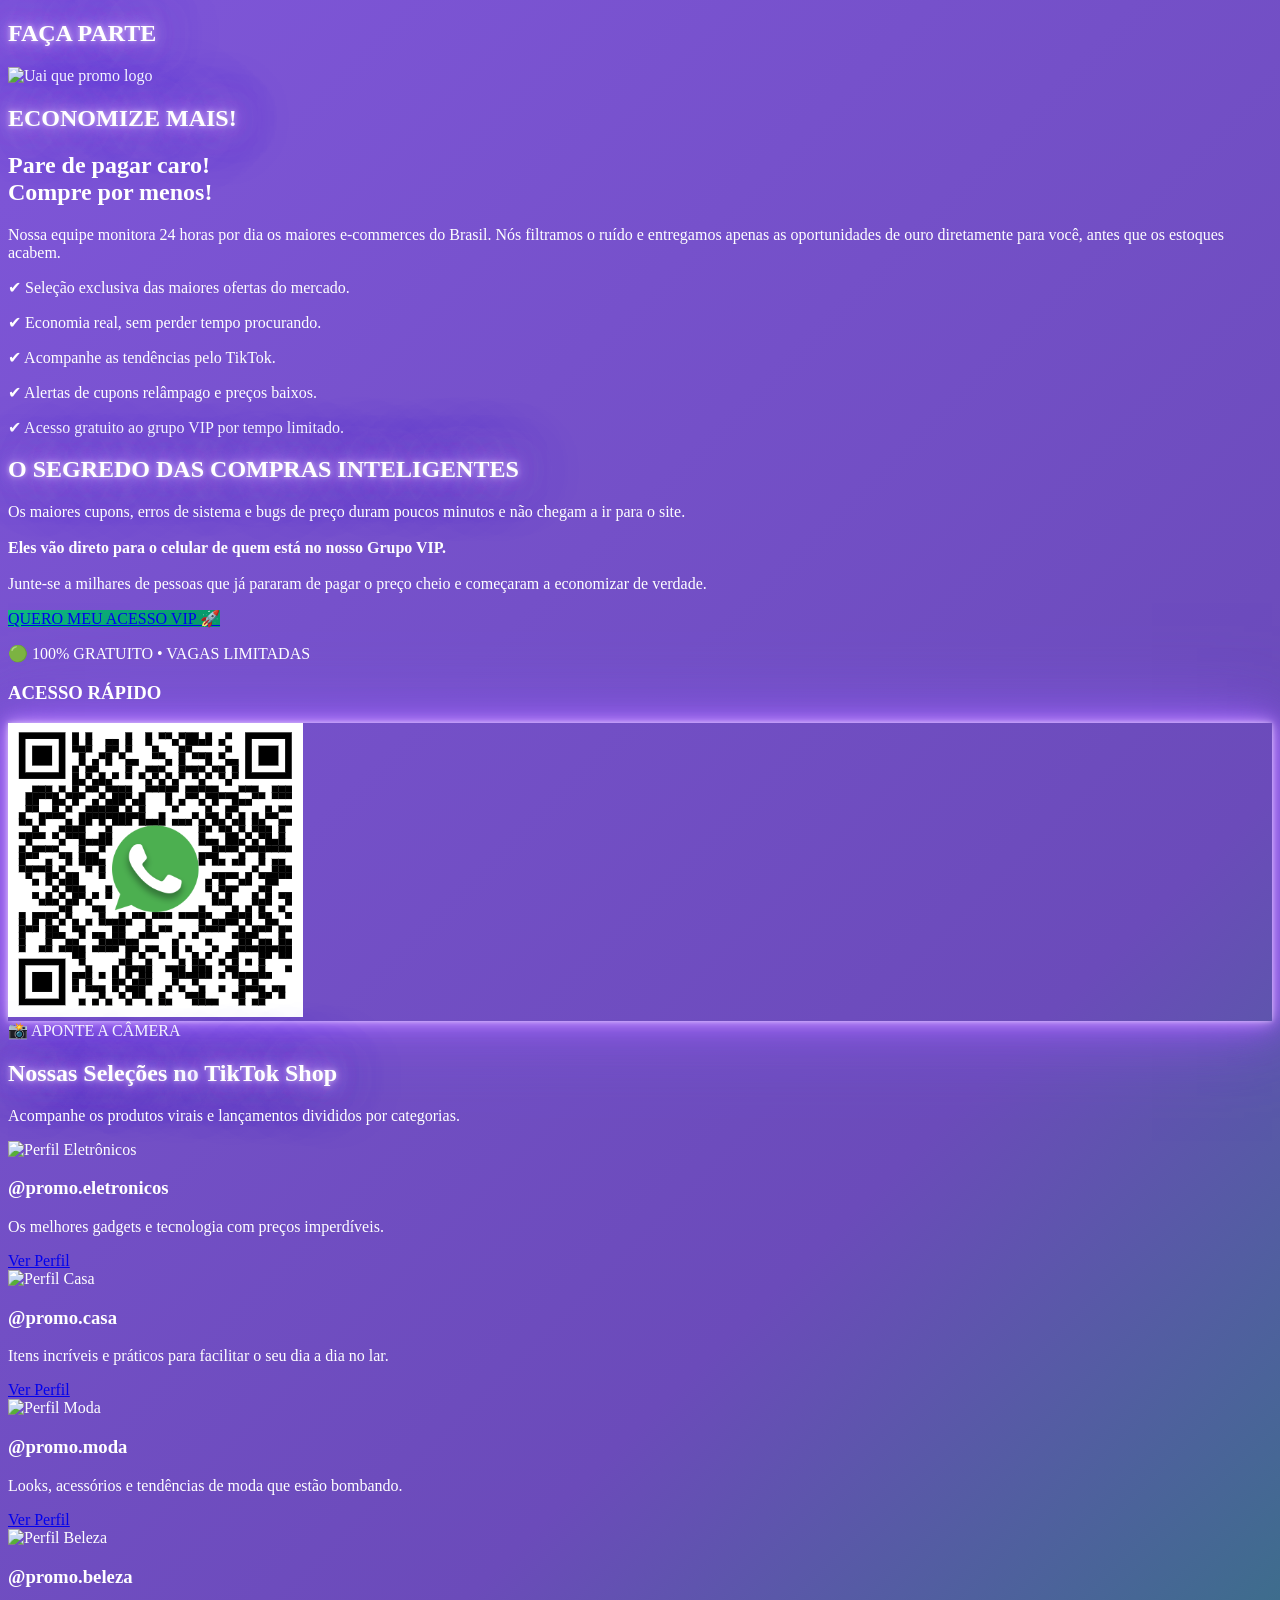
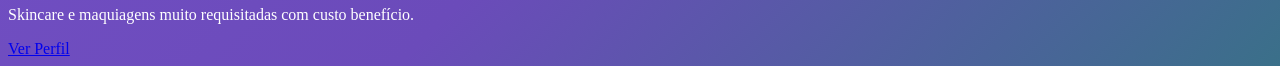
==== commit 9a5a23fc: "Migrei para Tailwind" ====
--- a/index.html
+++ b/index.html
@@ -1,128 +1,184 @@
 <!DOCTYPE html>
-<html lang="pt-br">
-
+<html lang="pt-BR">
 <head>
     <meta charset="UTF-8">
     <meta name="viewport" content="width=device-width, initial-scale=1.0">
-    <title>Uai, que promo!</title>
-    <link rel="stylesheet" href="style.css">
-    <link href="https://fonts.googleapis.com/css2?family=Montserrat:wght@400;700;900&display=swap" rel="stylesheet">
+    <title>Uai, Que Promo!</title>
+    
+    <link href="https://fonts.googleapis.com/css2?family=Montserrat:wght@400;500;700;800;900&display=swap" rel="stylesheet">
+    
+    <script src="https://cdn.tailwindcss.com"></script>
+    
+    <script>
+        tailwind.config = {
+            theme: {
+                extend: {
+                    fontFamily: { sans: ['Montserrat', 'sans-serif'] },
+                    colors: {
+                        'brand-green': '#10B981',
+                        'brand-yellow': '#FBBF24',
+                    }
+                }
+            }
+        }
+    </script>
+
+    <style>
+        body {
+            background: linear-gradient(135deg, #7F56D9 0%, #6B4BBA 35%, #2A7C79 55%, #10B981 85%, #0D8A5E 100%);
+            background-size: 200% 200%;
+            animation: animateBg 25s ease-in-out infinite;
+            color: white;
+            overflow-x: hidden;
+        }
+        
+        @keyframes animateBg {
+            0% { background-position: 0% 50%; }
+            50% { background-position: 100% 50%; }
+            100% { background-position: 0% 50%; }
+        }
+
+        .text-neon {
+            text-shadow: 0 0 5px rgba(255,255,255,0.5), 0 0 15px #D0A2FF, 0 0 30px #A05CFF, 0 0 50px #7F56D9, 0 0 80px #7F56D9;
+        }
+
+        .box-neon {
+            box-shadow: 0 0 5px rgba(255,255,255,0.5), 0 0 15px #D0A2FF, 0 0 30px #A05CFF, 0 0 50px #7F56D9, 0 0 80px #7F56D9;
+        }
+
+        .btn-vip {
+            background: linear-gradient(135deg, #10B981 0%, #059669 100%);
+            transition: all 0.4s cubic-bezier(0.175, 0.885, 0.32, 1.275);
+        }
+        
+        .btn-vip:hover {
+            transform: translateY(-8px) scale(1.02);
+            box-shadow: 0 20px 60px rgba(16, 185, 129, 0.6);
+            background: linear-gradient(135deg, #10B981 0%, #7F56D9 100%);
+        }
+    </style>
 </head>
+<body class="antialiased min-h-screen flex flex-col items-center">
 
-<body>
+    <section class="relative w-full max-w-screen-2xl mx-auto px-4 lg:px-12 pt-10 pb-20 flex flex-col lg:flex-row items-start justify-between gap-10">
+        
 
+        <div class="flex flex-col items-center w-full lg:w-5/12">
+            <h1 class="text-neon text-5xl md:text-6xl font-bold uppercase tracking-tighter mb-[-10px] z-10">FAÇA PARTE</h1>
+            <img src="./img/img_principal.png" alt="Uai que promo logo" class="w-[500px] md:w-[650px] lg:w-[750px] max-w-full drop-shadow-[0_0_35px_rgba(127,86,217,0.6)]">
+            <h1 class="text-neon text-4xl md:text-5xl font-bold uppercase tracking-tighter mt-[-10px] z-10">ECONOMIZE MAIS!</h1>
+        </div>
 
-    <section class="section-presentation">
-        <div class="presentation-container">
+        <div class="flex flex-col items-start text-left w-full lg:w-1/2 mt-10 lg:mt-20 bg-white/5 backdrop-blur-xl border border-white/10 rounded-[24px] shadow-2xl p-8 md:p-12">
+            <h2 class="text-4xl md:text-5xl font-extrabold leading-tight text-gray-200 mb-8">
+                Pare de pagar caro! <br> Compre por menos!
+            </h2>
+            <p class="text-lg md:text-xl text-white/85 leading-relaxed mb-10 max-w-2xl">
+                Nossa equipe monitora 24 horas por dia os maiores e-commerces do Brasil. Nós filtramos o ruído e
+                entregamos apenas as oportunidades de ouro diretamente para você, antes que os estoques acabem.
+            </p>
+            <div class="flex flex-col gap-4 text-xl font-medium text-white/95">
+                <p class="flex items-center gap-4"><span class="text-brand-yellow text-3xl font-bold drop-shadow-md">✔</span> Seleção exclusiva das maiores ofertas do mercado.</p>
+                <p class="flex items-center gap-4"><span class="text-brand-yellow text-3xl font-bold drop-shadow-md">✔</span> Economia real, sem perder tempo procurando.</p>
+                <p class="flex items-center gap-4"><span class="text-brand-yellow text-3xl font-bold drop-shadow-md">✔</span> Acompanhe as tendências pelo TikTok.</p>
+                <p class="flex items-center gap-4"><span class="text-brand-yellow text-3xl font-bold drop-shadow-md">✔</span> Alertas de cupons relâmpago e preços baixos.</p>
+                <p class="flex items-center gap-4"><span class="text-brand-yellow text-3xl font-bold drop-shadow-md">✔</span> Acesso gratuito ao grupo VIP por tempo limitado.</p>
+            </div>
+        </div>
 
-            <div class="logo-side">
-                <h1 class="glow-title">FAÇA PARTE </h1>
+    </section>
 
-                <img src="./img/img_principal.png" alt="Uai que promo logo" class="main-logo-hero">
+    <section class="w-full max-w-[1400px] mx-auto px-4 lg:px-12 py-10 mb-20 flex flex-col lg:flex-row justify-between items-center lg:items-stretch gap-16 lg:gap-24">
+        
+        <div class="flex-1 w-full bg-white/5 backdrop-blur-[20px] border border-white/10 rounded-[40px] shadow-[0_25px_50px_rgba(0,0,0,0.3)] p-10 md:p-16 lg:p-20 lg:-ml-10 z-10">
+            <h2 class="text-neon text-3xl md:text-5xl font-bold text-left mb-8 leading-tight">
+                O SEGREDO DAS COMPRAS INTELIGENTES
+            </h2>
+            <p class="text-xl text-white/85 leading-relaxed text-left mb-12">
+                Os maiores cupons, erros de sistema e bugs de preço duram poucos minutos e não chegam a ir para o site. 
+                <br><br>
+                <strong class="text-brand-green text-2xl font-extrabold">Eles vão direto para o celular de quem está no nosso Grupo VIP.</strong>
+                <br><br>
+                Junte-se a milhares de pessoas que já pararam de pagar o preço cheio e começaram a economizar de verdade.
+            </p>
+            
+            <a href="https://chat.whatsapp.com/HLW0BAzYPTr9mti3w6oRB9" class="btn-vip inline-flex items-center gap-4 px-10 py-5 rounded-2xl text-white text-xl font-black uppercase shadow-lg">
+                <span>QUERO MEU ACESSO VIP</span>
+                <span class="text-3xl drop-shadow-md">🚀</span>
+            </a>
+            <p class="mt-6 text-lg font-bold text-white/70 tracking-wide">🟢 100% GRATUITO • VAGAS LIMITADAS</p>
+        </div>
 
-                <h1 class="glow-title-sub">ECONOMIZE MAIS!</h1>
+        <div class="flex flex-col items-center justify-center gap-6 flex-shrink-0 lg:mr-10">
+            <h3 class="text-4xl font-black text-white uppercase tracking-wide drop-shadow-[0_0_15px_rgba(127,86,217,0.8)] whitespace-nowrap">
+                ACESSO RÁPIDO
+            </h3>
+            
+            <div class="bg-[#A05CFF] p-5 rounded-[30px] box-neon hover:scale-110 hover:-rotate-3 transition-transform duration-500 cursor-pointer">
+                <img src="./img/qrcode-exemplo.png" alt="Acesso VIP" class="w-56 h-56 block bg-white rounded-xl">
+            </div>
+            
+            <span class="text-2xl font-extrabold text-brand-yellow uppercase mt-4 drop-shadow-[0_0_10px_rgba(251,191,36,0.4)]">
+                📸 APONTE A CÂMERA
+            </span>
+        </div>
 
+    </section>
 
+    <section class="w-full py-20 flex flex-col items-center">
+        
+        <div class="text-center mb-12 px-4">
+            <h2 class="text-neon text-4xl md:text-5xl font-black uppercase tracking-tight">
+                Nossas Seleções no <span class="text-brand-green">TikTok Shop</span>
+            </h2>
+            <p class="text-white/70 text-lg md:text-xl mt-4 font-medium">
+                Acompanhe os produtos virais e lançamentos divididos por categorias.
+            </p>
+        </div>
+
+        <div class="flex flex-nowrap lg:flex-wrap lg:justify-center gap-6 overflow-x-auto pb-10 px-6 w-full max-w-[1400px] scrollbar-hide snap-x">
+            
+            <div class="snap-center flex-shrink-0 w-[280px] bg-white/5 backdrop-blur-xl border border-white/10 rounded-[30px] p-8 flex flex-col items-center text-center hover:border-brand-green/50 transition-all duration-300 group">
+                <div class="relative mb-6">
+                    <img src="foto-perfil-1.png" alt="Perfil Eletrônicos" class="w-24 h-24 rounded-full border-4 border-brand-green p-1 object-cover">
+                    <div class="absolute inset-0 rounded-full border border-brand-green animate-ping opacity-20"></div>
+                </div>
+                <h3 class="text-white text-xl font-bold mb-3 tracking-wide">@promo.eletronicos</h3>
+                <p class="text-white/60 text-sm leading-relaxed mb-6 flex-grow">
+                    Os melhores gadgets e tecnologia com preços imperdíveis.
+                </p>
+                <a href="#" class="w-full py-3 rounded-full border-2 border-brand-green text-brand-green font-bold hover:bg-brand-green hover:text-white transition-all">Ver Perfil</a>
             </div>
 
-            <div class="content-side">
-                <h2 class="headline">Pare de pagar caro! <br> Compre por menos! </h2>
-
-                <p class="hero-subtext">
-                    Nossa equipe monitora 24 horas por dia os maiores e-commerces do Brasil. Nós filtramos o ruído e
-                    entregamos apenas as oportunidades de ouro diretamente para você, antes que os estoques acabem.
+            <div class="snap-center flex-shrink-0 w-[280px] bg-white/5 backdrop-blur-xl border border-white/10 rounded-[30px] p-8 flex flex-col items-center text-center hover:border-brand-green/50 transition-all duration-300">
+                <img src="foto-perfil-2.png" alt="Perfil Casa" class="w-24 h-24 rounded-full border-4 border-brand-green p-1 mb-6 object-cover">
+                <h3 class="text-white text-xl font-bold mb-3 tracking-wide">@promo.casa</h3>
+                <p class="text-white/60 text-sm leading-relaxed mb-6 flex-grow">
+                    Itens incríveis e práticos para facilitar o seu dia a dia no lar.
                 </p>
-
-                <div class="features-list">
-                    <p><span>✔</span> Seleção exclusiva das maiores ofertas do mercado.</p>
-                    <p><span>✔</span> Economia real, sem perder tempo procurando.</p>
-                    <p><span>✔</span> Acompanhe as tendências pelo TikTok.</p>
-                    <p><span>✔</span> Alertas de cupons relâmpago e preços baixos.</p>
-                    <p><span>✔</span>Acesso gratuito ao grupo vip por tempo limitado.</p>
-                </div>
+                <a href="#" class="w-full py-3 rounded-full border-2 border-brand-green text-brand-green font-bold hover:bg-brand-green hover:text-white transition-all">Ver Perfil</a>
             </div>
 
-        </div>
-    </section>
-
-
-    <section class="section-group">
-        <div class="group-layout-wrapper">
-
-            <div class="group-info-card">
-                <h2 class="glow-title-sub" style="font-size: 2.8rem; text-align: left; margin-bottom: 25px;">
-                    O SEGREDO DAS COMPRAS INTELIGENTES
-                </h2>
-
-                <p class="group-description" style="text-align: left; max-width: 100%; margin-bottom: 40px;">
-                    Os maiores cupons, erros de sistema e bugs de preço duram poucos minutos e não chegam a ir para o
-                    site.
-                    <br><br>
-                    <strong style="color: #10B981; font-size: 1.6rem;">Eles vão direto para o celular de quem está no
-                        nosso Grupo VIP.</strong>
-                    <br><br>
-                    Junte-se a milhares de pessoas que já pararam de pagar o preço cheio e começaram a economizar de
-                    verdade.
+            <div class="snap-center flex-shrink-0 w-[280px] bg-white/5 backdrop-blur-xl border border-white/10 rounded-[30px] p-8 flex flex-col items-center text-center hover:border-brand-green/50 transition-all duration-300">
+                <img src="foto-perfil-3.png" alt="Perfil Moda" class="w-24 h-24 rounded-full border-4 border-brand-green p-1 mb-6 object-cover">
+                <h3 class="text-white text-xl font-bold mb-3 tracking-wide">@promo.moda</h3>
+                <p class="text-white/60 text-sm leading-relaxed mb-6 flex-grow">
+                    Looks, acessórios e tendências de moda que estão bombando.
                 </p>
-
-                <a href="https://chat.whatsapp.com/HLW0BAzYPTr9mti3w6oRB9" class="btn-vip-modern">
-                    <span>QUERO MEU ACESSO VIP</span>
-                    <span class="btn-icon">🚀</span>
-                </a>
-
-                <p class="urgency-label">🟢 100% GRATUITO • VAGAS LIMITADAS</p>
+                <a href="#" class="w-full py-3 rounded-full border-2 border-brand-green text-brand-green font-bold hover:bg-brand-green hover:text-white transition-all">Ver Perfil</a>
             </div>
 
-            <div class="qr-aside">
-                <div class="qr-floating-frame">
-                    <img src="./img/qrcode-exemplo.png" alt="Acesso VIP">
-                </div>
-                <span class="qr-instruction">📸 APONTE A CÂMERA</span>
-            </div>
-
-        </div>
-    </section>
-
-
-    <section class="section-tiktok">
-        <div class="tiktok-header">
-            <h2>Nossas Seleções no <span>TikTok Shop</span></h2>
-            <p>Acompanhe os produtos virais e lançamentos divididos por categorias.</p>
-        </div>
-
-        <div class="carousel-container">
-
-            <div class="tiktok-card">
-                <img src="foto-perfil-1.png" alt="Perfil Eletrônicos" class="tiktok-avatar">
-                <h3>@promo.eletronicos</h3>
-                <p>Os melhores gadgets e tecnologia com preços imperdíveis.</p>
-                <a href="#" class="btn-tiktok">Ver Perfil</a>
-            </div>
-
-            <div class="tiktok-card">
-                <img src="foto-perfil-2.png" alt="Perfil Casa" class="tiktok-avatar">
-                <h3>@promo.casa</h3>
-                <p>Itens incríveis e práticos para facilitar o seu dia a dia no lar.</p>
-                <a href="#" class="btn-tiktok">Ver Perfil</a>
-            </div>
-
-            <div class="tiktok-card">
-                <img src="foto-perfil-3.png" alt="Perfil Moda" class="tiktok-avatar">
-                <h3>@promo.moda</h3>
-                <p>Looks, acessórios e tendências de moda que estão bombando.</p>
-                <a href="#" class="btn-tiktok">Ver Perfil</a>
-            </div>
-
-            <div class="tiktok-card">
-                <img src="foto-perfil-4.png" alt="Perfil Beleza" class="tiktok-avatar">
-                <h3>@promo.beleza</h3>
-                <p>Skincare e maquiagens muito requisitadas com custo benefício.</p>
-                <a href="#" class="btn-tiktok">Ver Perfil</a>
+            <div class="snap-center flex-shrink-0 w-[280px] bg-white/5 backdrop-blur-xl border border-white/10 rounded-[30px] p-8 flex flex-col items-center text-center hover:border-brand-green/50 transition-all duration-300">
+                <img src="foto-perfil-4.png" alt="Perfil Beleza" class="w-24 h-24 rounded-full border-4 border-brand-green p-1 mb-6 object-cover">
+                <h3 class="text-white text-xl font-bold mb-3 tracking-wide">@promo.beleza</h3>
+                <p class="text-white/60 text-sm leading-relaxed mb-6 flex-grow">
+                    Skincare e maquiagens muito requisitadas com custo benefício.
+                </p>
+                <a href="#" class="w-full py-3 rounded-full border-2 border-brand-green text-brand-green font-bold hover:bg-brand-green hover:text-white transition-all">Ver Perfil</a>
             </div>
 
         </div>
     </section>
 
 </body>
-
 </html>
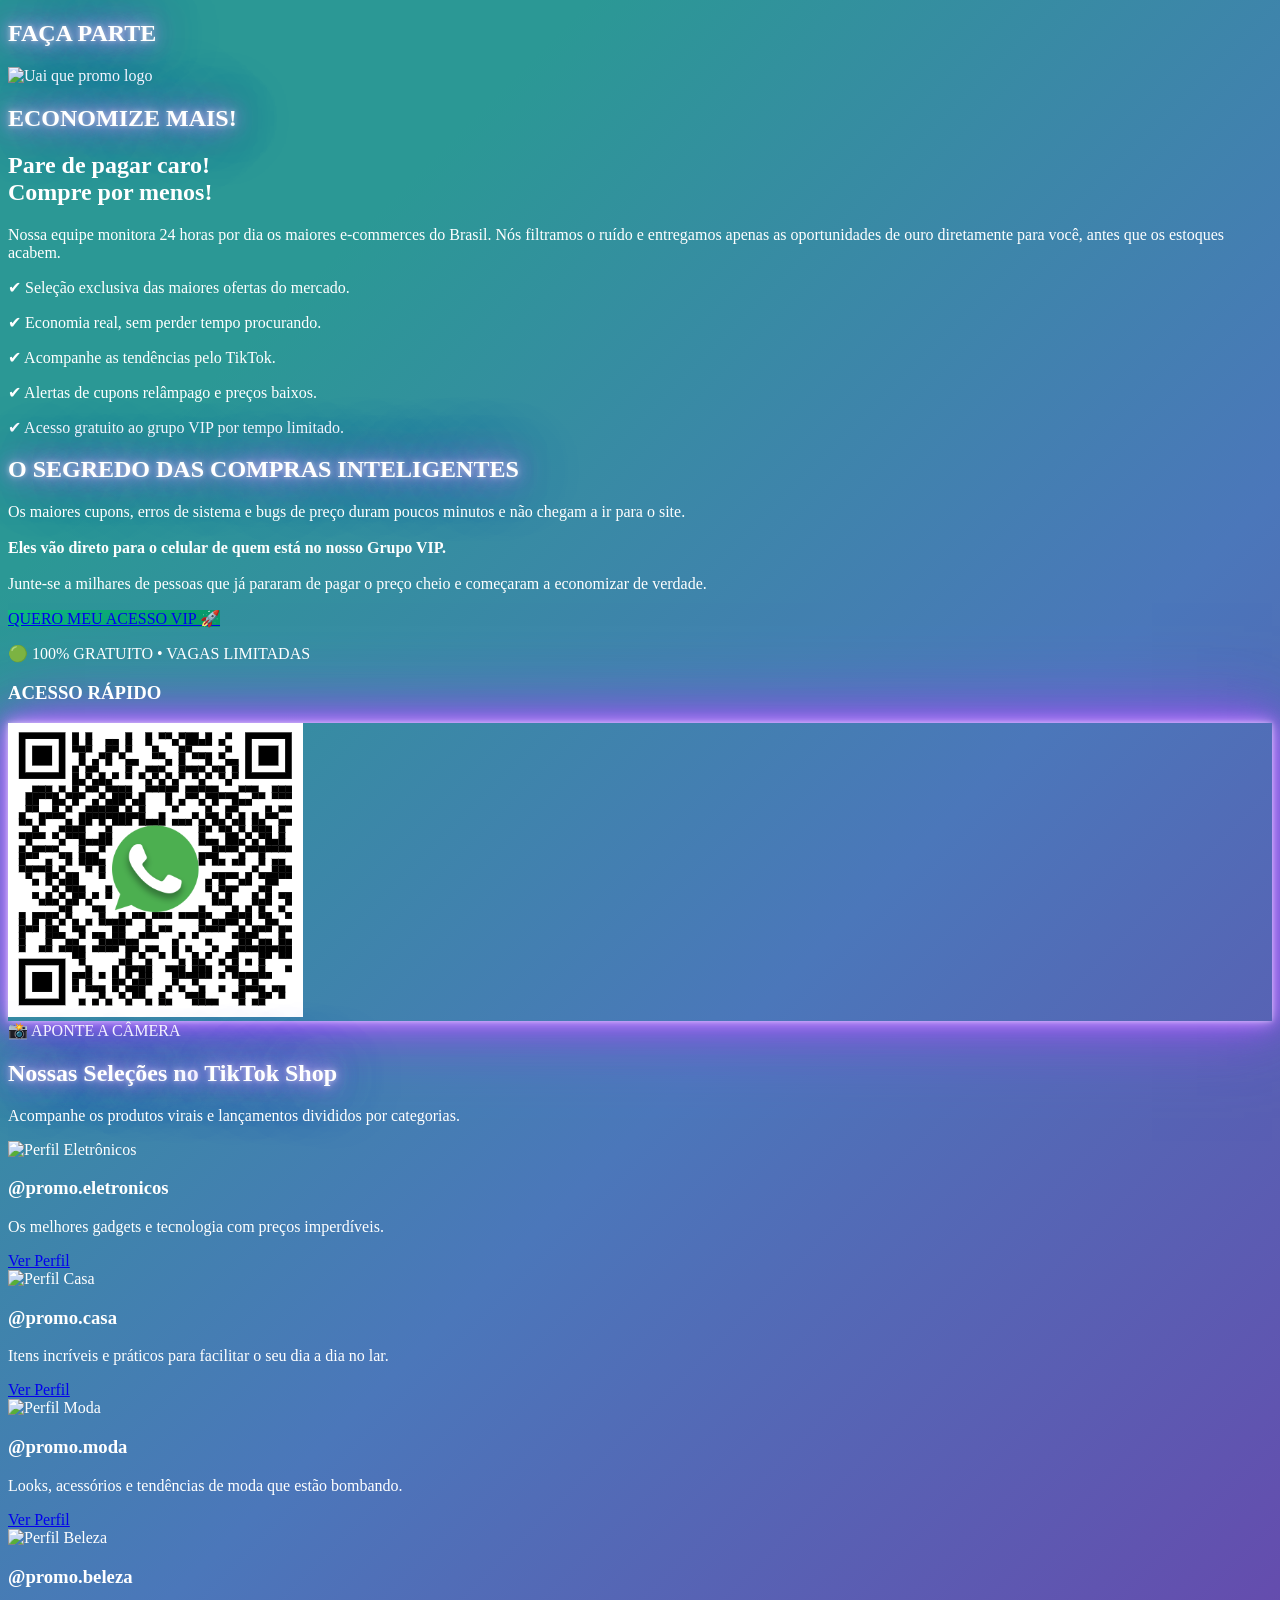
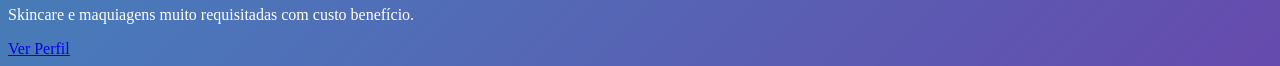
==== commit a4ec0ff6: "Ajustes de cores" ====
--- a/index.html
+++ b/index.html
@@ -1,14 +1,16 @@
 <!DOCTYPE html>
 <html lang="pt-BR">
+
 <head>
     <meta charset="UTF-8">
     <meta name="viewport" content="width=device-width, initial-scale=1.0">
     <title>Uai, Que Promo!</title>
-    
-    <link href="https://fonts.googleapis.com/css2?family=Montserrat:wght@400;500;700;800;900&display=swap" rel="stylesheet">
-    
+
+    <link href="https://fonts.googleapis.com/css2?family=Montserrat:wght@400;500;700;800;900&display=swap"
+        rel="stylesheet">
+
     <script src="https://cdn.tailwindcss.com"></script>
-    
+
     <script>
         tailwind.config = {
             theme: {
@@ -25,51 +27,65 @@
 
     <style>
         body {
-            background: linear-gradient(135deg, #7F56D9 0%, #6B4BBA 35%, #2A7C79 55%, #10B981 85%, #0D8A5E 100%);
+            background: linear-gradient(135deg, #2b9895 10%, #4b77ba 30%, #664aad 50%, #7F56D9 85%, #21a39e 100%);
             background-size: 200% 200%;
             animation: animateBg 25s ease-in-out infinite;
             color: white;
             overflow-x: hidden;
         }
-        
+
         @keyframes animateBg {
-            0% { background-position: 0% 50%; }
-            50% { background-position: 100% 50%; }
-            100% { background-position: 0% 50%; }
+            0% {
+                background-position: 0% 50%;
+            }
+
+            50% {
+                background-position: 100% 50%;
+            }
+
+            100% {
+                background-position: 0% 50%;
+            }
         }
 
         .text-neon {
-            text-shadow: 0 0 5px rgba(255,255,255,0.5), 0 0 15px #D0A2FF, 0 0 30px #A05CFF, 0 0 50px #7F56D9, 0 0 80px #7F56D9;
+            text-shadow: 0 0 5px rgba(255, 255, 255, 0.5), 0 0 15px #D0A2FF, 0 0 30px #A05CFF, 0 0 50px #7F56D9, 0 0 80px #7F56D9;
         }
 
         .box-neon {
-            box-shadow: 0 0 5px rgba(255,255,255,0.5), 0 0 15px #D0A2FF, 0 0 30px #A05CFF, 0 0 50px #7F56D9, 0 0 80px #7F56D9;
+            box-shadow: 0 0 5px rgba(255, 255, 255, 0.5), 0 0 15px #D0A2FF, 0 0 30px #A05CFF, 0 0 50px #7F56D9, 0 0 80px #7F56D9;
         }
 
         .btn-vip {
             background: linear-gradient(135deg, #10B981 0%, #059669 100%);
             transition: all 0.4s cubic-bezier(0.175, 0.885, 0.32, 1.275);
         }
-        
+
         .btn-vip:hover {
             transform: translateY(-8px) scale(1.02);
             box-shadow: 0 20px 60px rgba(16, 185, 129, 0.6);
-            background: linear-gradient(135deg, #10B981 0%, #7F56D9 100%);
+            background: linear-gradient(135deg, #069f6c 0%, #7F56D9 100%);
         }
     </style>
 </head>
+
 <body class="antialiased min-h-screen flex flex-col items-center">
 
-    <section class="relative w-full max-w-screen-2xl mx-auto px-4 lg:px-12 pt-10 pb-20 flex flex-col lg:flex-row items-start justify-between gap-10">
-        
+
+    <section
+        class="relative w-full max-w-screen-2xl mx-auto px-4 lg:px-12 pt-10 pb-20 flex flex-col lg:flex-row items-center justify-between gap-10">
 
         <div class="flex flex-col items-center w-full lg:w-5/12">
-            <h1 class="text-neon text-5xl md:text-6xl font-bold uppercase tracking-tighter mb-[-10px] z-10">FAÇA PARTE</h1>
-            <img src="./img/img_principal.png" alt="Uai que promo logo" class="w-[500px] md:w-[650px] lg:w-[750px] max-w-full drop-shadow-[0_0_35px_rgba(127,86,217,0.6)]">
-            <h1 class="text-neon text-4xl md:text-5xl font-bold uppercase tracking-tighter mt-[-10px] z-10">ECONOMIZE MAIS!</h1>
-        </div>
-
-        <div class="flex flex-col items-start text-left w-full lg:w-1/2 mt-10 lg:mt-20 bg-white/5 backdrop-blur-xl border border-white/10 rounded-[24px] shadow-2xl p-8 md:p-12">
+            <h1 class="text-neon text-5xl md:text-6xl font-bold uppercase tracking-tighter mb-[-10px] z-10">FAÇA PARTE
+            </h1>
+            <img src="./img/img_principal.png" alt="Uai que promo logo"
+                class="w-[500px] md:w-[650px] lg:w-[750px] max-w-full drop-shadow-[0_0_35px_rgba(127,86,217,0.6)]">
+            <h1 class="text-neon text-4xl md:text-5xl font-bold uppercase tracking-tighter mt-[-10px] z-10">ECONOMIZE
+                MAIS!</h1>
+        </div>
+
+        <div
+            class="flex flex-col items-start text-left w-full lg:w-1/2 bg-white/5 backdrop-blur-xl border border-white/10 rounded-[24px] shadow-2xl p-8 md:p-12">
             <h2 class="text-4xl md:text-5xl font-extrabold leading-tight text-gray-200 mb-8">
                 Pare de pagar caro! <br> Compre por menos!
             </h2>
@@ -78,31 +94,47 @@
                 entregamos apenas as oportunidades de ouro diretamente para você, antes que os estoques acabem.
             </p>
             <div class="flex flex-col gap-4 text-xl font-medium text-white/95">
-                <p class="flex items-center gap-4"><span class="text-brand-yellow text-3xl font-bold drop-shadow-md">✔</span> Seleção exclusiva das maiores ofertas do mercado.</p>
-                <p class="flex items-center gap-4"><span class="text-brand-yellow text-3xl font-bold drop-shadow-md">✔</span> Economia real, sem perder tempo procurando.</p>
-                <p class="flex items-center gap-4"><span class="text-brand-yellow text-3xl font-bold drop-shadow-md">✔</span> Acompanhe as tendências pelo TikTok.</p>
-                <p class="flex items-center gap-4"><span class="text-brand-yellow text-3xl font-bold drop-shadow-md">✔</span> Alertas de cupons relâmpago e preços baixos.</p>
-                <p class="flex items-center gap-4"><span class="text-brand-yellow text-3xl font-bold drop-shadow-md">✔</span> Acesso gratuito ao grupo VIP por tempo limitado.</p>
+                <p class="flex items-center gap-4"><span
+                        class="text-brand-yellow text-3xl font-bold drop-shadow-md">✔</span> Seleção exclusiva das
+                    maiores ofertas do mercado.</p>
+                <p class="flex items-center gap-4"><span
+                        class="text-brand-yellow text-3xl font-bold drop-shadow-md">✔</span> Economia real, sem perder
+                    tempo procurando.</p>
+                <p class="flex items-center gap-4"><span
+                        class="text-brand-yellow text-3xl font-bold drop-shadow-md">✔</span> Acompanhe as tendências
+                    pelo TikTok.</p>
+                <p class="flex items-center gap-4"><span
+                        class="text-brand-yellow text-3xl font-bold drop-shadow-md">✔</span> Alertas de cupons relâmpago
+                    e preços baixos.</p>
+                <p class="flex items-center gap-4"><span
+                        class="text-brand-yellow text-3xl font-bold drop-shadow-md">✔</span> Acesso gratuito ao grupo
+                    VIP por tempo limitado.</p>
             </div>
         </div>
 
     </section>
 
-    <section class="w-full max-w-[1400px] mx-auto px-4 lg:px-12 py-10 mb-20 flex flex-col lg:flex-row justify-between items-center lg:items-stretch gap-16 lg:gap-24">
-        
-        <div class="flex-1 w-full bg-white/5 backdrop-blur-[20px] border border-white/10 rounded-[40px] shadow-[0_25px_50px_rgba(0,0,0,0.3)] p-10 md:p-16 lg:p-20 lg:-ml-10 z-10">
+
+    <section
+        class="w-full max-w-[1400px] mx-auto px-4 lg:px-12 py-10 mb-20 flex flex-col lg:flex-row justify-between items-center lg:items-stretch gap-16 lg:gap-24">
+
+        <div
+            class="flex-1 w-full bg-white/5 backdrop-blur-[20px] border border-white/10 rounded-[40px] shadow-[0_25px_50px_rgba(0,0,0,0.3)] p-10 md:p-16 lg:p-20 lg:-ml-10 z-10">
             <h2 class="text-neon text-3xl md:text-5xl font-bold text-left mb-8 leading-tight">
                 O SEGREDO DAS COMPRAS INTELIGENTES
             </h2>
             <p class="text-xl text-white/85 leading-relaxed text-left mb-12">
-                Os maiores cupons, erros de sistema e bugs de preço duram poucos minutos e não chegam a ir para o site. 
+                Os maiores cupons, erros de sistema e bugs de preço duram poucos minutos e não chegam a ir para o site.
                 <br><br>
-                <strong class="text-brand-green text-2xl font-extrabold">Eles vão direto para o celular de quem está no nosso Grupo VIP.</strong>
+                <strong class="text-brand-green text-2xl font-extrabold">Eles vão direto para o celular de quem está no
+                    nosso Grupo VIP.</strong>
                 <br><br>
-                Junte-se a milhares de pessoas que já pararam de pagar o preço cheio e começaram a economizar de verdade.
+                Junte-se a milhares de pessoas que já pararam de pagar o preço cheio e começaram a economizar de
+                verdade.
             </p>
-            
-            <a href="https://chat.whatsapp.com/HLW0BAzYPTr9mti3w6oRB9" class="btn-vip inline-flex items-center gap-4 px-10 py-5 rounded-2xl text-white text-xl font-black uppercase shadow-lg">
+
+            <a href="https://chat.whatsapp.com/HLW0BAzYPTr9mti3w6oRB9"
+                class="btn-vip inline-flex items-center gap-4 px-10 py-5 rounded-2xl text-white text-xl font-black uppercase shadow-lg">
                 <span>QUERO MEU ACESSO VIP</span>
                 <span class="text-3xl drop-shadow-md">🚀</span>
             </a>
@@ -110,15 +142,18 @@
         </div>
 
         <div class="flex flex-col items-center justify-center gap-6 flex-shrink-0 lg:mr-10">
-            <h3 class="text-4xl font-black text-white uppercase tracking-wide drop-shadow-[0_0_15px_rgba(127,86,217,0.8)] whitespace-nowrap">
+            <h3
+                class="text-4xl font-black text-white uppercase tracking-wide drop-shadow-[0_0_15px_rgba(127,86,217,0.8)] whitespace-nowrap">
                 ACESSO RÁPIDO
             </h3>
-            
-            <div class="bg-[#A05CFF] p-5 rounded-[30px] box-neon hover:scale-110 hover:-rotate-3 transition-transform duration-500 cursor-pointer">
+
+            <div
+                class="bg-white p-5 rounded-[30px] box-neon hover:scale-110 hover:-rotate-3 transition-transform duration-500 cursor-pointer">
                 <img src="./img/qrcode-exemplo.png" alt="Acesso VIP" class="w-56 h-56 block bg-white rounded-xl">
             </div>
-            
-            <span class="text-2xl font-extrabold text-brand-yellow uppercase mt-4 drop-shadow-[0_0_10px_rgba(251,191,36,0.4)]">
+
+            <span
+                class="text-2xl font-extrabold text-brand-yellow uppercase mt-4 drop-shadow-[0_0_10px_rgba(251,191,36,0.4)]">
                 📸 APONTE A CÂMERA
             </span>
         </div>
@@ -126,7 +161,7 @@
     </section>
 
     <section class="w-full py-20 flex flex-col items-center">
-        
+
         <div class="text-center mb-12 px-4">
             <h2 class="text-neon text-4xl md:text-5xl font-black uppercase tracking-tight">
                 Nossas Seleções no <span class="text-brand-green">TikTok Shop</span>
@@ -136,49 +171,67 @@
             </p>
         </div>
 
-        <div class="flex flex-nowrap lg:flex-wrap lg:justify-center gap-6 overflow-x-auto pb-10 px-6 w-full max-w-[1400px] scrollbar-hide snap-x">
-            
-            <div class="snap-center flex-shrink-0 w-[280px] bg-white/5 backdrop-blur-xl border border-white/10 rounded-[30px] p-8 flex flex-col items-center text-center hover:border-brand-green/50 transition-all duration-300 group">
+        <div
+            class="flex flex-nowrap lg:flex-wrap lg:justify-center gap-6 overflow-x-auto pb-10 px-6 w-full max-w-[1400px] scrollbar-hide snap-x">
+
+            <div
+                class="snap-center flex-shrink-0 w-[280px] bg-white/5 backdrop-blur-xl border border-white/10 rounded-[30px] p-8 flex flex-col items-center text-center hover:border-brand-green/50 transition-all duration-300 group">
                 <div class="relative mb-6">
-                    <img src="foto-perfil-1.png" alt="Perfil Eletrônicos" class="w-24 h-24 rounded-full border-4 border-brand-green p-1 object-cover">
+                    <img src="foto-perfil-1.png" alt="Perfil Eletrônicos"
+                        class="w-24 h-24 rounded-full border-4 border-brand-green p-1 object-cover">
                     <div class="absolute inset-0 rounded-full border border-brand-green animate-ping opacity-20"></div>
                 </div>
                 <h3 class="text-white text-xl font-bold mb-3 tracking-wide">@promo.eletronicos</h3>
                 <p class="text-white/60 text-sm leading-relaxed mb-6 flex-grow">
                     Os melhores gadgets e tecnologia com preços imperdíveis.
                 </p>
-                <a href="#" class="w-full py-3 rounded-full border-2 border-brand-green text-brand-green font-bold hover:bg-brand-green hover:text-white transition-all">Ver Perfil</a>
-            </div>
-
-            <div class="snap-center flex-shrink-0 w-[280px] bg-white/5 backdrop-blur-xl border border-white/10 rounded-[30px] p-8 flex flex-col items-center text-center hover:border-brand-green/50 transition-all duration-300">
-                <img src="foto-perfil-2.png" alt="Perfil Casa" class="w-24 h-24 rounded-full border-4 border-brand-green p-1 mb-6 object-cover">
+                <a href="#"
+                    class="w-full py-3 rounded-full border-2 border-brand-green text-brand-green font-bold hover:bg-brand-green hover:text-white transition-all">Ver
+                    Perfil</a>
+            </div>
+
+            <div
+                class="snap-center flex-shrink-0 w-[280px] bg-white/5 backdrop-blur-xl border border-white/10 rounded-[30px] p-8 flex flex-col items-center text-center hover:border-brand-green/50 transition-all duration-300">
+                <img src="foto-perfil-2.png" alt="Perfil Casa"
+                    class="w-24 h-24 rounded-full border-4 border-brand-green p-1 mb-6 object-cover">
                 <h3 class="text-white text-xl font-bold mb-3 tracking-wide">@promo.casa</h3>
                 <p class="text-white/60 text-sm leading-relaxed mb-6 flex-grow">
                     Itens incríveis e práticos para facilitar o seu dia a dia no lar.
                 </p>
-                <a href="#" class="w-full py-3 rounded-full border-2 border-brand-green text-brand-green font-bold hover:bg-brand-green hover:text-white transition-all">Ver Perfil</a>
-            </div>
-
-            <div class="snap-center flex-shrink-0 w-[280px] bg-white/5 backdrop-blur-xl border border-white/10 rounded-[30px] p-8 flex flex-col items-center text-center hover:border-brand-green/50 transition-all duration-300">
-                <img src="foto-perfil-3.png" alt="Perfil Moda" class="w-24 h-24 rounded-full border-4 border-brand-green p-1 mb-6 object-cover">
+                <a href="#"
+                    class="w-full py-3 rounded-full border-2 border-brand-green text-brand-green font-bold hover:bg-brand-green hover:text-white transition-all">Ver
+                    Perfil</a>
+            </div>
+
+            <div
+                class="snap-center flex-shrink-0 w-[280px] bg-white/5 backdrop-blur-xl border border-white/10 rounded-[30px] p-8 flex flex-col items-center text-center hover:border-brand-green/50 transition-all duration-300">
+                <img src="foto-perfil-3.png" alt="Perfil Moda"
+                    class="w-24 h-24 rounded-full border-4 border-brand-green p-1 mb-6 object-cover">
                 <h3 class="text-white text-xl font-bold mb-3 tracking-wide">@promo.moda</h3>
                 <p class="text-white/60 text-sm leading-relaxed mb-6 flex-grow">
                     Looks, acessórios e tendências de moda que estão bombando.
                 </p>
-                <a href="#" class="w-full py-3 rounded-full border-2 border-brand-green text-brand-green font-bold hover:bg-brand-green hover:text-white transition-all">Ver Perfil</a>
-            </div>
-
-            <div class="snap-center flex-shrink-0 w-[280px] bg-white/5 backdrop-blur-xl border border-white/10 rounded-[30px] p-8 flex flex-col items-center text-center hover:border-brand-green/50 transition-all duration-300">
-                <img src="foto-perfil-4.png" alt="Perfil Beleza" class="w-24 h-24 rounded-full border-4 border-brand-green p-1 mb-6 object-cover">
+                <a href="#"
+                    class="w-full py-3 rounded-full border-2 border-brand-green text-brand-green font-bold hover:bg-brand-green hover:text-white transition-all">Ver
+                    Perfil</a>
+            </div>
+
+            <div
+                class="snap-center flex-shrink-0 w-[280px] bg-white/5 backdrop-blur-xl border border-white/10 rounded-[30px] p-8 flex flex-col items-center text-center hover:border-brand-green/50 transition-all duration-300">
+                <img src="foto-perfil-4.png" alt="Perfil Beleza"
+                    class="w-24 h-24 rounded-full border-4 border-brand-green p-1 mb-6 object-cover">
                 <h3 class="text-white text-xl font-bold mb-3 tracking-wide">@promo.beleza</h3>
                 <p class="text-white/60 text-sm leading-relaxed mb-6 flex-grow">
                     Skincare e maquiagens muito requisitadas com custo benefício.
                 </p>
-                <a href="#" class="w-full py-3 rounded-full border-2 border-brand-green text-brand-green font-bold hover:bg-brand-green hover:text-white transition-all">Ver Perfil</a>
+                <a href="#"
+                    class="w-full py-3 rounded-full border-2 border-brand-green text-brand-green font-bold hover:bg-brand-green hover:text-white transition-all">Ver
+                    Perfil</a>
             </div>
 
         </div>
     </section>
 
 </body>
+
 </html>
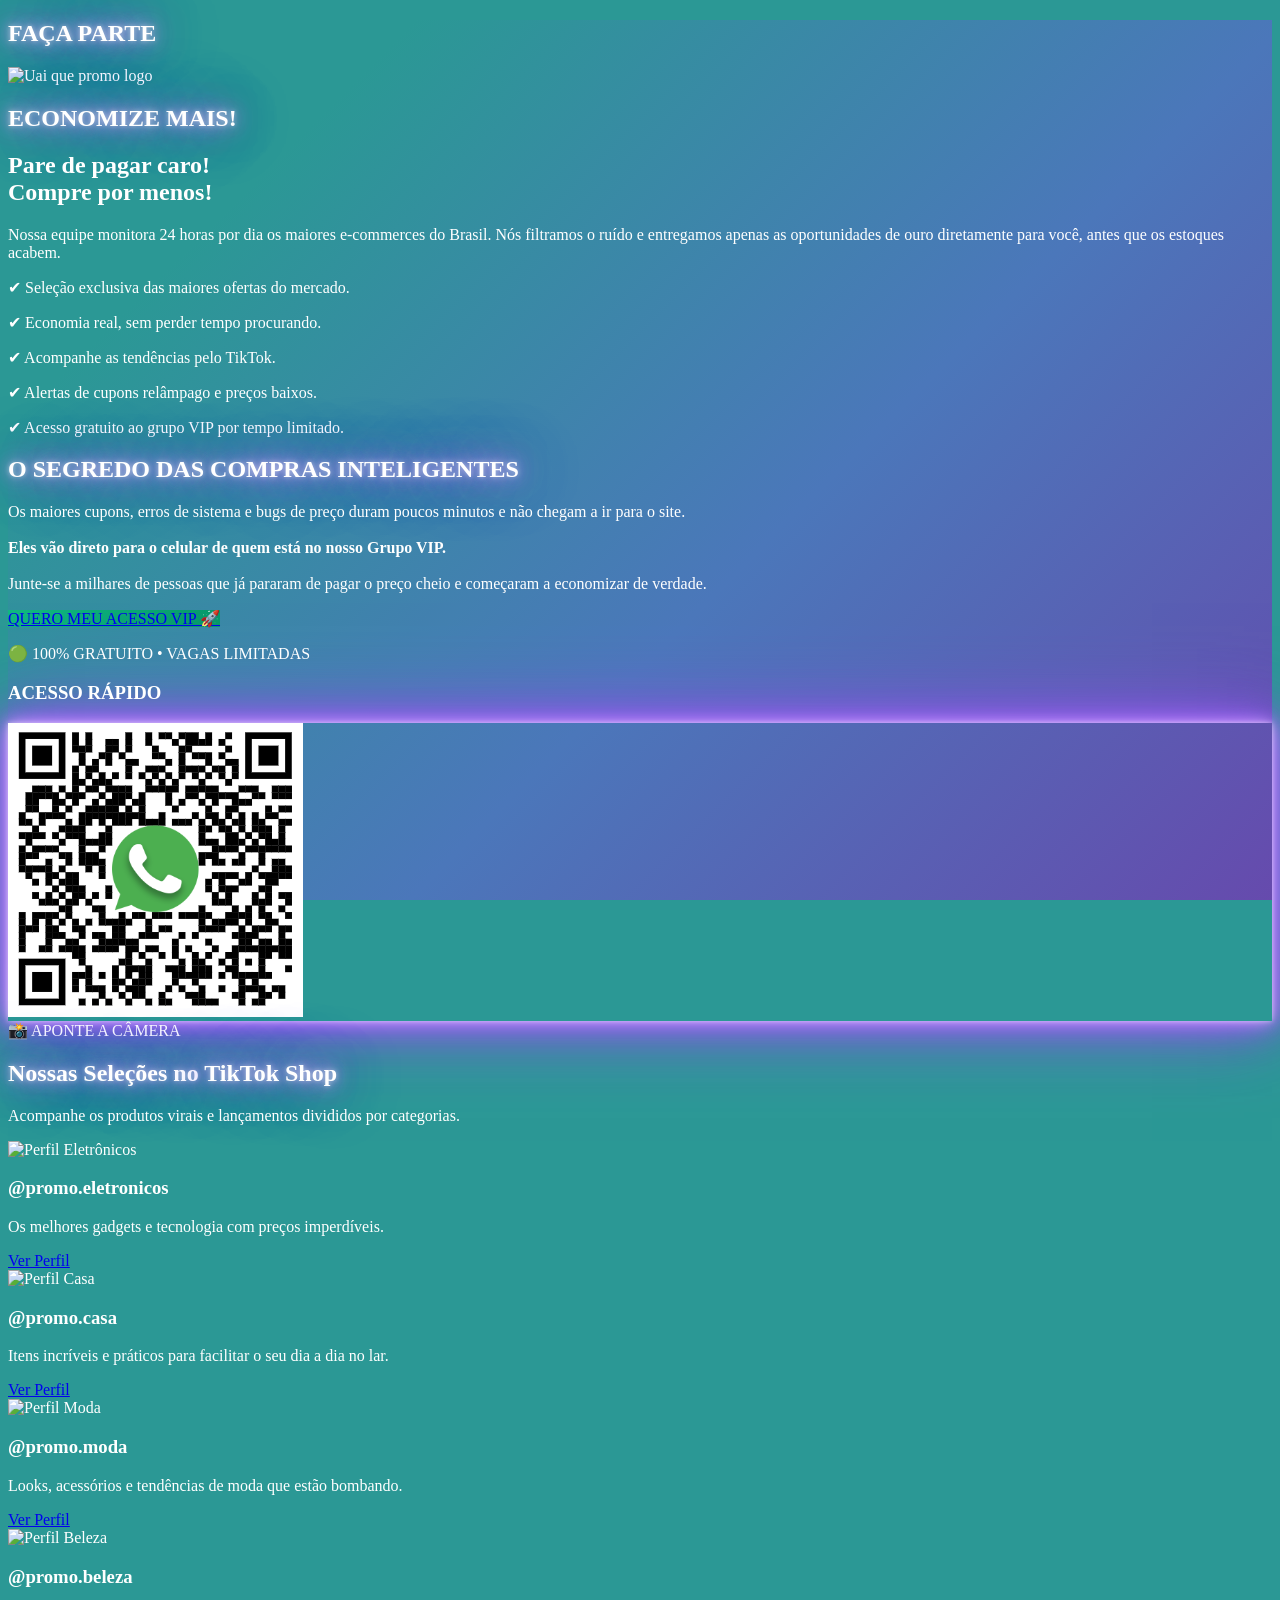
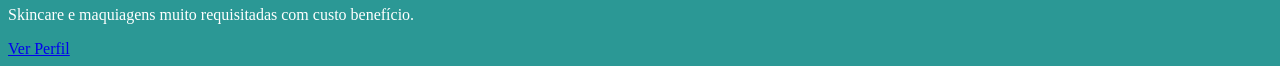
==== commit 8362d15e: "ajuste anti repaint Lag" ====
--- a/index.html
+++ b/index.html
@@ -26,9 +26,17 @@
     </script>
 
     <style>
+        html {
+            background-color: #2b9895;
+            /* Cor base do seu gradiente */
+        }
+
         body {
             background: linear-gradient(135deg, #2b9895 10%, #4b77ba 30%, #664aad 50%, #7F56D9 85%, #21a39e 100%);
             background-size: 200% 200%;
+
+            background-attachment: fixed;
+
             animation: animateBg 25s ease-in-out infinite;
             color: white;
             overflow-x: hidden;
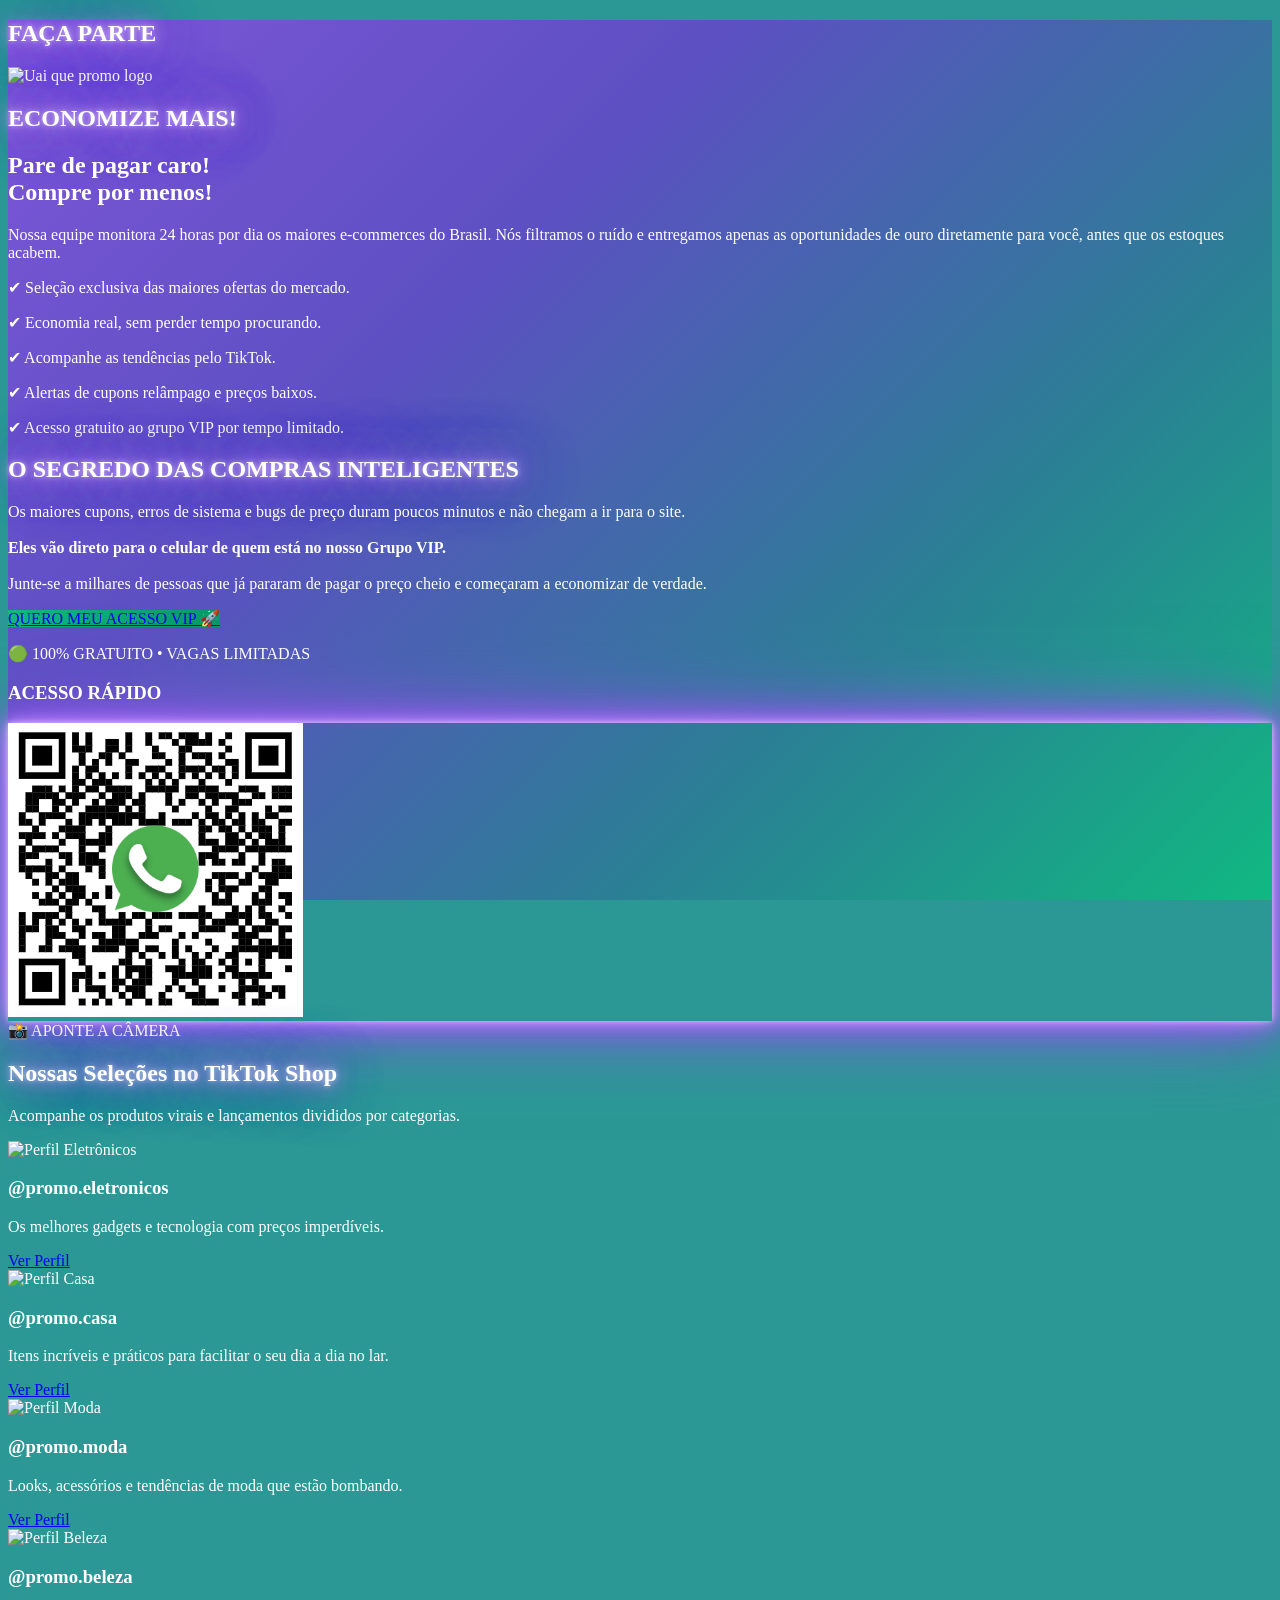
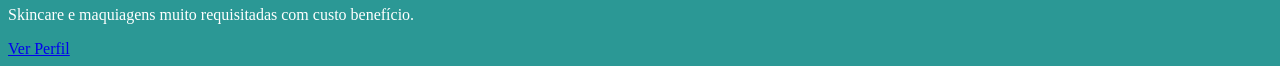
==== commit b928158d: "ajustes no background" ====
--- a/index.html
+++ b/index.html
@@ -32,17 +32,35 @@
         }
 
         body {
-            background: linear-gradient(135deg, #2b9895 10%, #4b77ba 30%, #664aad 50%, #7F56D9 85%, #21a39e 100%);
-            background-size: 200% 200%;
-
-            background-attachment: fixed;
-
-            animation: animateBg 25s ease-in-out infinite;
+            background-color: #2b9895;
             color: white;
             overflow-x: hidden;
         }
 
-        @keyframes animateBg {
+        /* 2. Criamos essa nova classe para a nossa camada de fundo */
+        body {
+            /* Gradiente estático com transição super suave e profissional */
+            background: linear-gradient(135deg,
+                    #7F56D9 0%,
+                    /* Roxo da marca no topo esquerdo */
+                    #5C50C2 35%,
+                    /* Transição para um tom anil/indigo */
+                    #2A8094 70%,
+                    /* Transição para um tom verde-água/ciano */
+                    #10B981 100%
+                    /* Verde da marca no canto inferior direito */
+                );
+
+            /* Isso garante que o fundo não repita e fique travado na tela */
+            background-attachment: fixed;
+            background-repeat: no-repeat;
+            background-size: cover;
+
+            color: white;
+            overflow-x: hidden;
+        }
+
+        /* @keyframes animateBg {
             0% {
                 background-position: 0% 50%;
             }
@@ -54,7 +72,7 @@
             100% {
                 background-position: 0% 50%;
             }
-        }
+        } */
 
         .text-neon {
             text-shadow: 0 0 5px rgba(255, 255, 255, 0.5), 0 0 15px #D0A2FF, 0 0 30px #A05CFF, 0 0 50px #7F56D9, 0 0 80px #7F56D9;
@@ -79,6 +97,7 @@
 
 <body class="antialiased min-h-screen flex flex-col items-center">
 
+    <!-- <div class="bg-animado"></div> -->
 
     <section
         class="relative w-full max-w-screen-2xl mx-auto px-4 lg:px-12 pt-10 pb-20 flex flex-col lg:flex-row items-center justify-between gap-10">
